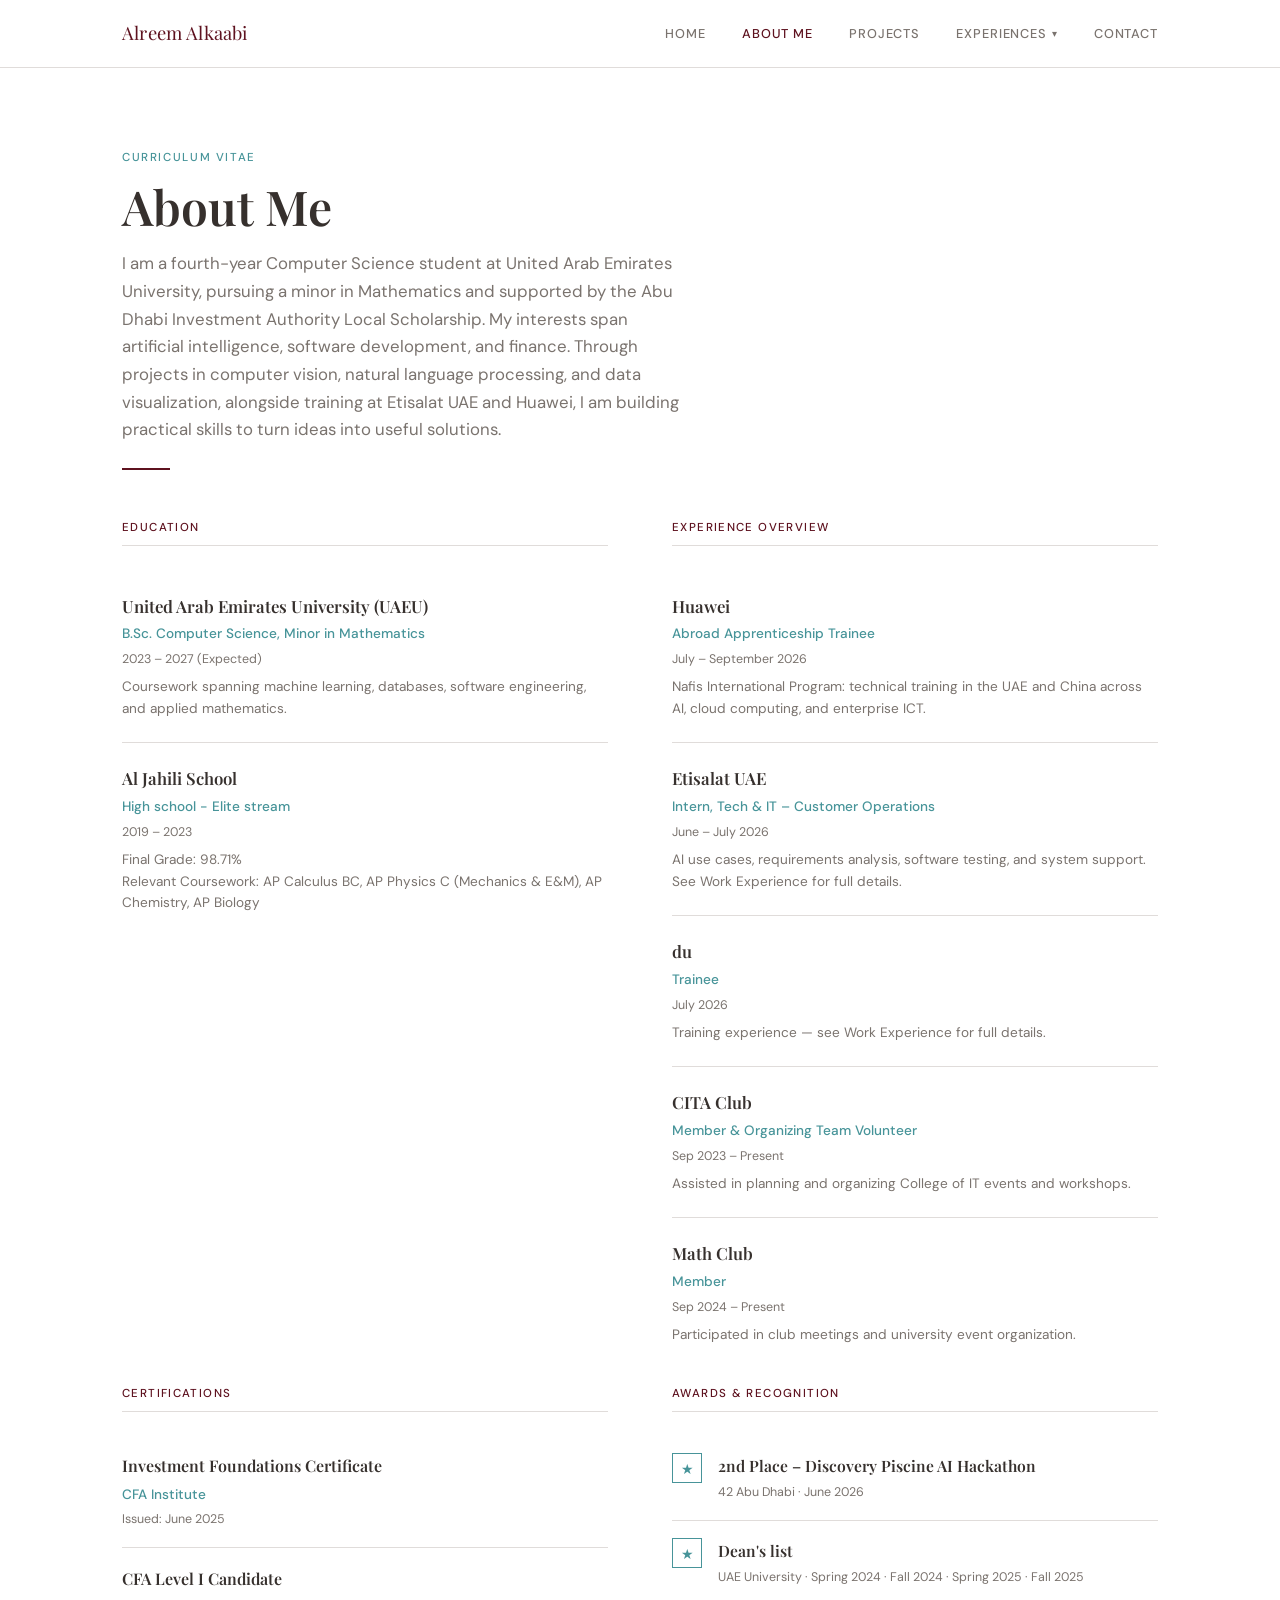
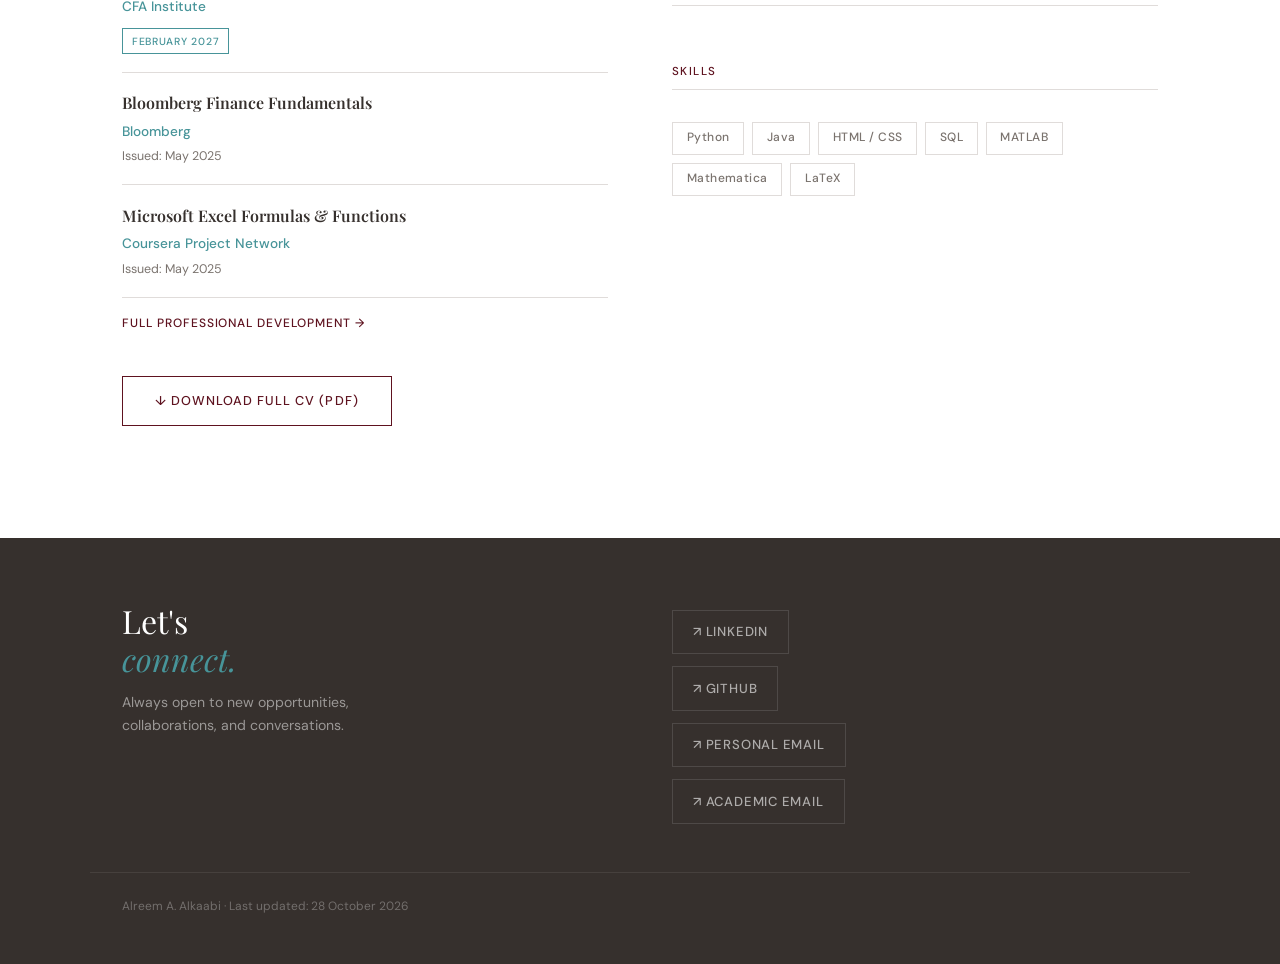
==== about.html @ 178f1bc7 "Update portfolio content and organize images and documents" ====
<!DOCTYPE html>
<html lang="en">
<head>
<meta charset="UTF-8">
<meta name="viewport" content="width=device-width, initial-scale=1.0">
<title>About Me — Alreem Alkaabi</title>
<meta name="description" content="About Alreem Alkaabi: education, work experience overview, certifications, and awards. CV of a Computer Science student at UAE University.">
<meta name="robots" content="noindex, nofollow">
<link rel="stylesheet" href="styles.css">
</head>
<body>

<nav>
  <div class="nav-inner">
    <a href="index.html" class="nav-logo">Alreem Alkaabi</a>
    <ul class="nav-links">
      <li><a href="index.html">Home</a></li>
      <li><a href="about.html" class="current">About Me</a></li>
      <li><a href="projects.html">Projects</a></li>
      <li class="has-dropdown" tabindex="0">
        <button class="nav-drop-trigger">Experiences <span class="nav-caret">▾</span></button>
        <div class="nav-dropdown">
          <a href="work-experience.html">Work Experience</a>
          <a href="extracurricular.html">Extracurricular Activities</a>
          <a href="professional-development.html">Professional Development</a>
        </div>
      </li>
      <li><a href="about.html#contact">Contact</a></li>
    </ul>
    <button class="nav-toggle" id="navToggle" aria-label="Menu"><span></span><span></span><span></span></button>
  </div>
</nav>

<div class="nav-mobile" id="navMobile">
  <a href="index.html">Home</a>
  <a href="about.html">About Me</a>
  <a href="projects.html">Projects</a>
  <div class="nav-mobile-label">Experiences</div>
  <div class="nav-mobile-sub">
    <a href="work-experience.html">Work Experience</a>
    <a href="extracurricular.html">Extracurricular Activities</a>
    <a href="professional-development.html">Professional Development</a>
  </div>
  <a href="about.html#contact">Contact</a>
</div>

<section class="page-hero">
  <div class="container">
    <p class="section-label fade-in">Curriculum Vitae</p>
    <h2 class="section-title fade-in">About Me</h2>
    <p class="section-subtitle fade-in">
      I am a fourth-year Computer Science student at United Arab Emirates University, pursuing a minor in Mathematics
      and supported by the Abu Dhabi Investment Authority Local Scholarship. My interests span artificial intelligence,
      software development, and finance. Through projects in computer vision, natural language processing, and data
      visualization, alongside training at Etisalat UAE and Huawei, I am building practical skills to turn ideas into useful solutions.
    </p>
    <div class="divider fade-in"></div>

    <div class="cv-grid">
      <div class="fade-in">
        <p class="cv-group-title">Education</p>

        <div class="edu-item">
          <div class="edu-school">United Arab Emirates University (UAEU)</div>
          <div class="edu-degree">B.Sc. Computer Science, Minor in Mathematics</div>
          <div class="edu-date">2023 – 2027 (Expected)</div>
          <div class="edu-detail">Coursework spanning machine learning, databases, software engineering, and applied mathematics.</div>
        </div>

        <div class="edu-item">
          <div class="edu-school">Al Jahili School</div>
          <div class="edu-degree">High school - Elite stream</div>
          <div class="edu-date">2019 – 2023</div>
          <div class="edu-detail">Final Grade: 98.71% </div>
          <div class="edu-detail">
            Relevant Coursework: AP Calculus BC, AP Physics C (Mechanics & E&M), AP Chemistry, AP Biology
          </div>
        </div>
      </div>

      <div class="fade-in">
        <p class="cv-group-title">Experience Overview</p>

        <div class="exp-item-sm">
          <div class="exp-org-sm">Huawei</div>
          <div class="exp-role-sm">Abroad Apprenticeship Trainee</div>
          <div class="exp-date-sm">July – September 2026</div>
          <div class="exp-detail-sm">Nafis International Program: technical training in the UAE and China across AI, cloud computing, and enterprise ICT.</div>
        </div>

        <div class="exp-item-sm">
          <div class="exp-org-sm">Etisalat UAE</div>
          <div class="exp-role-sm">Intern, Tech &amp; IT – Customer Operations</div>
          <div class="exp-date-sm">June – July 2026</div>
          <div class="exp-detail-sm">AI use cases, requirements analysis, software testing, and system support. See Work Experience for full details.</div>
        </div>

        <div class="exp-item-sm">
          <div class="exp-org-sm">du</div>
          <div class="exp-role-sm">Trainee</div>
          <div class="exp-date-sm">July 2026</div>
          <div class="exp-detail-sm">Training experience — see Work Experience for full details.</div>
        </div>

        <div class="exp-item-sm">
          <div class="exp-org-sm">CITA Club</div>
          <div class="exp-role-sm">Member & Organizing Team Volunteer</div>
          <div class="exp-date-sm">Sep 2023 – Present</div>
          <div class="exp-detail-sm">Assisted in planning and organizing College of IT events and workshops.</div>
        </div>

        <div class="exp-item-sm">
          <div class="exp-org-sm">Math Club</div>
          <div class="exp-role-sm">Member</div>
          <div class="exp-date-sm">Sep 2024 – Present</div>
          <div class="exp-detail-sm">Participated in club meetings and university event organization.</div>
        </div>
      </div>
    </div>

    <div class="cv-grid" style="margin-top: 1rem;">
      <div class="fade-in">
        <p class="cv-group-title">Certifications</p>

        <div class="cert-item">
          <div class="cert-name">Investment Foundations Certificate</div>
          <div class="cert-issuer">CFA Institute</div>
          <div class="cert-date">Issued: June 2025</div>
        </div>

        <div class="cert-item">
          <div class="cert-name">CFA Level I Candidate</div>
          <div class="cert-issuer">CFA Institute</div>
          <span class="cert-status">February 2027</span>
        </div>

        <div class="cert-item">
          <div class="cert-name">Bloomberg Finance Fundamentals</div>
          <div class="cert-issuer">Bloomberg</div>
          <div class="cert-date">Issued: May 2025</div>
        </div>

        <div class="cert-item">
          <div class="cert-name">Microsoft Excel Formulas & Functions</div>
          <div class="cert-issuer">Coursera Project Network</div>
          <div class="cert-date">Issued: May 2025</div>
        </div>

<a href="professional-development.html" class="project-link" style="margin-top: 1rem; display: inline-flex;">Full Professional Development →</a>
      </div>

      <div class="fade-in">
        <p class="cv-group-title">Awards & Recognition</p>

        <div class="award-item">
          <div class="award-mark">★</div>
          <div>
            <div class="award-name">2nd Place – Discovery Piscine AI Hackathon</div>
            <div class="award-meta">42 Abu Dhabi · June 2026</div>
          </div>
        </div>
        <div class="award-item">
          <div class="award-mark">★</div>
          <div>
            <div class="award-name">Dean's list</div>
            <div class="award-meta">UAE University · Spring 2024 · Fall 2024 · Spring 2025 · Fall 2025 </div>
          </div>
        </div>


        <div class="skills-block">
          <p class="cv-group-title">Skills</p>
          <div class="skills-row">
            <span class="skill-tag">Python</span>
            <span class="skill-tag">Java</span>
            <span class="skill-tag">HTML / CSS</span>
            <span class="skill-tag">SQL</span>
            <span class="skill-tag">MATLAB</span>
            <span class="skill-tag">Mathematica</span>
            <span class="skill-tag">LaTeX</span>
          </div>
        </div>
      </div>
    </div>

    <a href="docs/Alreem%20Alkaabi%20cv.pdf" class="cv-download fade-in" download>↓ Download Full CV (PDF)</a>
  </div>
</section>

<footer id="contact">
  <div class="footer-inner">
    <div class="footer-left">
      <h2>Let's<br><em>connect.</em></h2>
      <p>Always open to new opportunities, collaborations, and conversations.</p>
    </div>
    <div class="footer-links">
      <a class="footer-link" href="https://www.linkedin.com/in/alreem-alkaabi-2a18521ba/" target="_blank" rel="noopener">↗ LinkedIn</a>
      <a class="footer-link" href="https://github.com/AlreemA" target="_blank" rel="noopener">↗ GitHub</a>
      <a class="footer-link" href="mailto:alreemalkaabi5@gmail.com">↗ Personal Email</a>
      <a class="footer-link" href="mailto:202307361@uaeu.ac.ae">↗ Academic Email</a>
    </div>
  </div>
  <div class="footer-bottom">Alreem A. Alkaabi · Last updated: 28 October 2026</div>
</footer>

<script src="script.js"></script>
</body>
</html>
---- styles.css ----
@import url('https://fonts.googleapis.com/css2?family=Playfair+Display:ital,wght@0,400;0,600;1,400&family=DM+Sans:wght@300;400;500&display=swap');

:root {
  --burgundy:   #5e121f;
  --burgundy-light: #7a1828;
  --ivory:      #e9e9e9;
  --aquamarine: #479499;
  --ebony:      #36302d;
  --white:      #ffffff;
  --text-main:  #36302d;
  --text-muted: #7a736e;
  --border:     #e0dcda;
  --nav-height: 68px;

  --font-display: 'Playfair Display', Georgia, serif;
  --font-body:    'DM Sans', sans-serif;
}

*, *::before, *::after { box-sizing: border-box; margin: 0; padding: 0; }
html { scroll-behavior: smooth; }
body {
  font-family: var(--font-body);
  color: var(--text-main);
  background: var(--white);
  font-size: 16px;
  line-height: 1.65;
  -webkit-font-smoothing: antialiased;
}
a { color: inherit; text-decoration: none; }
img { max-width: 100%; display: block; }

/* ---------- NAV ---------- */
nav {
  position: fixed;
  top: 0; left: 0; right: 0;
  z-index: 100;
  height: var(--nav-height);
  background: rgba(255,255,255,0.96);
  backdrop-filter: blur(8px);
  border-bottom: 1px solid var(--border);
  display: flex;
  align-items: center;
}
.nav-inner {
  max-width: 1100px;
  margin: 0 auto;
  padding: 0 2rem;
  width: 100%;
  display: flex;
  justify-content: space-between;
  align-items: center;
}
.nav-logo {
  font-family: var(--font-display);
  font-size: 1.15rem;
  color: var(--burgundy);
  letter-spacing: 0.01em;
}
.nav-links {
  display: flex;
  gap: 2.25rem;
  list-style: none;
  align-items: center;
}
.nav-links > li { position: relative; }
.nav-links a, .nav-drop-trigger {
  font-size: 0.8rem;
  font-weight: 500;
  letter-spacing: 0.07em;
  text-transform: uppercase;
  color: var(--text-muted);
  position: relative;
  transition: color 0.2s;
  cursor: pointer;
  background: none;
  border: none;
  font-family: var(--font-body);
  display: inline-flex;
  align-items: center;
  gap: 0.3rem;
}
.nav-links a::after {
  content: '';
  position: absolute;
  bottom: -22px; left: 0;
  width: 0; height: 1px;
  background: var(--burgundy);
  transition: width 0.25s ease;
}
.nav-links a:hover { color: var(--burgundy); }
.nav-links a:hover::after { width: 100%; }
.nav-links a.current { color: var(--burgundy); }

.nav-drop-trigger:hover { color: var(--burgundy); }
.nav-caret { font-size: 0.6rem; transition: transform 0.2s; }
.nav-dropdown {
  position: absolute;
  top: 28px; left: 50%;
  transform: translateX(-50%);
  background: var(--white);
  border: 1px solid var(--border);
  box-shadow: 0 14px 32px rgba(54,48,45,0.1);
  min-width: 210px;
  padding: 0.5rem 0;
  opacity: 0;
  visibility: hidden;
  transform-origin: top center;
  transition: opacity 0.2s, visibility 0.2s, transform 0.2s;
}
li.has-dropdown:hover .nav-dropdown,
li.has-dropdown:focus-within .nav-dropdown {
  opacity: 1;
  visibility: visible;
}
.nav-dropdown a {
  display: block;
  padding: 0.6rem 1.25rem;
  font-size: 0.76rem;
  letter-spacing: 0.05em;
  color: var(--text-muted);
}
.nav-dropdown a::after { display: none; }
.nav-dropdown a:hover { background: var(--ivory); color: var(--burgundy); }

.nav-toggle { display: none; background: none; border: none; cursor: pointer; padding: 4px; }
.nav-toggle span {
  display: block; width: 22px; height: 1.5px;
  background: var(--ebony); margin: 5px 0;
  transition: transform 0.3s, opacity 0.3s;
}
.nav-toggle.open span:nth-child(1) { transform: translateY(6.5px) rotate(45deg); }
.nav-toggle.open span:nth-child(2) { opacity: 0; }
.nav-toggle.open span:nth-child(3) { transform: translateY(-6.5px) rotate(-45deg); }

.nav-mobile {
  display: none;
  position: fixed;
  top: var(--nav-height); left: 0; right: 0;
  background: var(--white);
  border-bottom: 1px solid var(--border);
  padding: 1.5rem 2rem 2rem;
  z-index: 99;
  max-height: calc(100vh - var(--nav-height));
  overflow-y: auto;
}
.nav-mobile.open { display: block; }
.nav-mobile a {
  display: block;
  padding: 0.6rem 0;
  font-size: 0.9rem;
  font-weight: 500;
  color: var(--text-muted);
  border-bottom: 1px solid var(--border);
}
.nav-mobile .nav-mobile-sub a {
  padding-left: 1rem;
  font-size: 0.82rem;
}
.nav-mobile .nav-mobile-label {
  padding: 0.6rem 0 0.3rem;
  font-size: 0.7rem;
  letter-spacing: 0.1em;
  text-transform: uppercase;
  color: var(--aquamarine);
  font-weight: 500;
}

/* ---------- LAYOUT ---------- */
.container {
  max-width: 1100px;
  margin: 0 auto;
  padding: 0 2rem;
}
section { padding: 7rem 0 5rem; }
.page-hero { padding-top: calc(var(--nav-height) + 5rem); padding-bottom: 4rem; }

.section-label {
  font-size: 0.72rem;
  font-weight: 500;
  letter-spacing: 0.14em;
  text-transform: uppercase;
  color: var(--aquamarine);
  margin-bottom: 0.75rem;
}
.section-title {
  font-family: var(--font-display);
  font-size: clamp(2rem, 4vw, 3rem);
  font-weight: 600;
  color: var(--ebony);
  line-height: 1.15;
  margin-bottom: 1rem;
}
.section-subtitle {
  color: var(--text-muted);
  font-size: 1.05rem;
  max-width: 560px;
}
.divider { width: 48px; height: 2px; background: var(--burgundy); margin: 1.5rem 0 3rem; }

/* ---------- BREADCRUMB / BACK LINK ---------- */
.back-link {
  display: inline-flex;
  align-items: center;
  gap: 0.5rem;
  font-size: 0.78rem;
  font-weight: 500;
  letter-spacing: 0.06em;
  text-transform: uppercase;
  color: var(--text-muted);
  margin-bottom: 2rem;
  transition: color 0.2s, gap 0.2s;
}
.back-link:hover { color: var(--burgundy); gap: 0.75rem; }

/* ---------- HERO (home) ---------- */
#home { padding-top: calc(var(--nav-height) + 6rem); padding-bottom: 6rem; background: var(--white); }
.hero-grid { display: grid; grid-template-columns: 1fr 1fr; gap: 5rem; align-items: center; }
.hero-eyebrow { font-size: 0.75rem; letter-spacing: 0.16em; text-transform: uppercase; color: var(--aquamarine); font-weight: 500; margin-bottom: 1.25rem; }
.hero-name { font-family: var(--font-display); font-size: clamp(2.4rem, 5vw, 4rem); font-weight: 600; color: var(--ebony); line-height: 1.1; margin-bottom: 1.25rem; }
.hero-name em { font-style: italic; color: var(--burgundy); }
.hero-desc { color: var(--text-muted); font-size: 1.05rem; line-height: 1.7; max-width: 440px; margin-bottom: 2.5rem; }
.hero-cta-row { display: flex; gap: 1rem; flex-wrap: wrap; }
.hero-cta {
  display: inline-block; padding: 0.75rem 2rem; background: var(--burgundy); color: var(--white);
  font-size: 0.82rem; font-weight: 500; letter-spacing: 0.08em; text-transform: uppercase;
  transition: background 0.2s, transform 0.2s;
}
.hero-cta:hover { background: var(--burgundy-light); transform: translateY(-1px); }
.hero-cta.outline { background: transparent; color: var(--burgundy); border: 1px solid var(--burgundy); }
.hero-cta.outline:hover { background: var(--burgundy); color: var(--white); }

.hero-visual { display: flex; justify-content: center; align-items: center; }
.hero-photo-wrap { width: 280px; height: 320px; position: relative; }
.hero-photo-wrap::before {
  content: ''; position: absolute; top: 12px; left: 12px; width: 100%; height: 100%;
  border: 1.5px solid var(--aquamarine); z-index: 0;
}
.hero-photo-box {
  position: relative; z-index: 1; width: 100%; height: 100%; background: var(--ivory);
  display: flex; align-items: center; justify-content: center; overflow: hidden;
}
.hero-initials { font-family: var(--font-display); font-size: 5rem; font-weight: 400; color: var(--burgundy); opacity: 0.25; letter-spacing: -0.02em; }
.hero-photo-box img { width: 100%; height: 100%; object-fit: cover; }

.skills-row { display: flex; flex-wrap: wrap; gap: 0.5rem; margin-top: 2rem; }
.skill-tag { font-size: 0.75rem; font-weight: 500; letter-spacing: 0.04em; padding: 0.35rem 0.85rem; border: 1px solid var(--border); color: var(--text-muted); background: var(--white); }

/* quote/value block */
.quote-block {
  margin-top: 5rem;
  padding: 3rem 0;
  border-top: 1px solid var(--border);
  border-bottom: 1px solid var(--border);
}
.quote-block blockquote {
  font-family: var(--font-display);
  font-style: italic;
  font-size: 1.3rem;
  color: var(--ebony);
  max-width: 700px;
  line-height: 1.55;
  margin-bottom: 1rem;
}
.quote-block cite {
  font-size: 0.8rem;
  font-style: normal;
  letter-spacing: 0.06em;
  text-transform: uppercase;
  color: var(--aquamarine);
  font-weight: 500;
}

/* home preview cards linking to sub pages */
.preview-grid {
  display: grid;
  grid-template-columns: repeat(auto-fill, minmax(230px, 1fr));
  gap: 1.5px;
  background: var(--border);
  margin-top: 1rem;
}
.preview-card {
  background: var(--white);
  padding: 2.25rem 1.75rem;
  transition: background 0.2s, transform 0.2s;
}
.preview-card:hover { background: var(--ivory); }
.preview-num { font-family: var(--font-display); font-size: 0.8rem; color: var(--aquamarine); margin-bottom: 0.9rem; }
.preview-title { font-family: var(--font-display); font-size: 1.2rem; font-weight: 600; color: var(--ebony); margin-bottom: 0.6rem; }
.preview-desc { font-size: 0.85rem; color: var(--text-muted); margin-bottom: 1.1rem; }
.preview-link { font-size: 0.74rem; font-weight: 500; letter-spacing: 0.07em; text-transform: uppercase; color: var(--burgundy); display: inline-flex; gap: 0.4rem; transition: gap 0.2s; }
.preview-card:hover .preview-link { gap: 0.7rem; }

/* ---------- ALT SECTION BG ---------- */
.bg-ivory { background: var(--ivory); }

/* ---------- ABOUT / CV PAGE ---------- */
.cv-grid { display: grid; grid-template-columns: 1fr 1fr; gap: 4rem; margin-top: 1rem; }
.cv-group-title {
  font-size: 0.72rem; font-weight: 500; letter-spacing: 0.12em; text-transform: uppercase;
  color: var(--burgundy); margin-bottom: 1.5rem; padding-bottom: 0.5rem; border-bottom: 1px solid var(--border);
}
.edu-item, .exp-item-sm { padding: 1.4rem 0; border-bottom: 1px solid var(--border); }
.edu-item:last-child, .exp-item-sm:last-child { border-bottom: none; }
.edu-school, .exp-org-sm { font-family: var(--font-display); font-size: 1.05rem; font-weight: 600; color: var(--ebony); margin-bottom: 0.2rem; }
.edu-degree, .exp-role-sm { font-size: 0.85rem; color: var(--aquamarine); font-weight: 500; margin-bottom: 0.2rem; }
.edu-date, .exp-date-sm { font-size: 0.78rem; color: var(--text-muted); margin-bottom: 0.4rem; }
.edu-detail, .exp-detail-sm { font-size: 0.85rem; color: var(--text-muted); line-height: 1.6; }

.cert-item { padding: 1.1rem 0; border-bottom: 1px solid var(--border); }
.cert-item:last-child { border-bottom: none; }
.cert-name { font-family: var(--font-display); font-size: 1rem; font-weight: 600; color: var(--ebony); margin-bottom: 0.25rem; }
.cert-issuer { font-size: 0.85rem; color: var(--aquamarine); font-weight: 500; margin-bottom: 0.2rem; }
.cert-date { font-size: 0.78rem; color: var(--text-muted); }
.cert-status { display: inline-block; font-size: 0.65rem; font-weight: 500; letter-spacing: 0.07em; text-transform: uppercase; padding: 0.2rem 0.55rem; border: 1px solid var(--aquamarine); color: var(--aquamarine); margin-top: 0.4rem; }

.award-item { display: flex; gap: 1rem; padding: 1.1rem 0; border-bottom: 1px solid var(--border); align-items: flex-start; }
.award-item:last-child { border-bottom: none; }
.award-mark { width: 30px; height: 30px; border: 1px solid var(--aquamarine); color: var(--aquamarine); flex-shrink: 0; display: flex; align-items: center; justify-content: center; font-family: var(--font-display); font-size: 0.85rem; }
.award-name { font-family: var(--font-display); font-size: 0.98rem; font-weight: 600; color: var(--ebony); margin-bottom: 0.15rem; }
.award-meta { font-size: 0.78rem; color: var(--text-muted); }

.skills-block { margin-top: 3.5rem; }

/* download cv button */
.cv-download {
  display: inline-flex; align-items: center; gap: 0.6rem;
  margin-top: 2.5rem; padding: 0.85rem 2rem;
  border: 1px solid var(--burgundy); color: var(--burgundy);
  font-size: 0.8rem; font-weight: 500; letter-spacing: 0.08em; text-transform: uppercase;
  transition: all 0.2s;
}
.cv-download:hover { background: var(--burgundy); color: var(--white); }

/* ---------- PROJECTS GRID ---------- */
.filter-row { display: flex; gap: 0.5rem; flex-wrap: wrap; margin-bottom: 3rem; }
.filter-btn {
  font-size: 0.75rem; font-weight: 500; letter-spacing: 0.07em; text-transform: uppercase;
  padding: 0.4rem 1.1rem; border: 1px solid var(--border); background: var(--white); color: var(--text-muted);
  cursor: pointer; transition: all 0.2s;
}
.filter-btn:hover, .filter-btn.active { background: var(--burgundy); border-color: var(--burgundy); color: var(--white); }

.projects-grid { display: grid; grid-template-columns: repeat(auto-fill, minmax(300px, 1fr)); gap: 1.5px; background: var(--border); }
.project-card { background: var(--white); padding: 2rem; display: flex; flex-direction: column; transition: box-shadow 0.25s, transform 0.2s, border-color 0.2s; border: 1.5px solid transparent; }
.project-card:hover { border-color: var(--aquamarine); box-shadow: 0 8px 32px rgba(71,148,153,0.08); transform: translateY(-2px); }
.project-accent { width: 32px; height: 2px; background: var(--aquamarine); margin-bottom: 1.25rem; }
.project-title { font-family: var(--font-display); font-size: 1.15rem; font-weight: 600; color: var(--ebony); margin-bottom: 0.6rem; line-height: 1.3; }
.project-desc { font-size: 0.88rem; color: var(--text-muted); line-height: 1.65; flex: 1; margin-bottom: 1.25rem; }
.project-tags { display: flex; flex-wrap: wrap; gap: 0.4rem; margin-bottom: 1.25rem; }
.project-tag { font-size: 0.68rem; font-weight: 500; letter-spacing: 0.05em; text-transform: uppercase; padding: 0.2rem 0.6rem; background: var(--ivory); color: var(--text-muted); }
.project-link { font-size: 0.75rem; font-weight: 500; letter-spacing: 0.08em; text-transform: uppercase; color: var(--burgundy); display: inline-flex; align-items: center; gap: 0.4rem; transition: gap 0.2s; }
.project-link:hover { gap: 0.7rem; }

/* ---------- ENTRY LIST PAGES (Extracurricular / Prof Dev / Work Exp) ---------- */
.entry-list { margin-top: 1rem; }
.entry-card {
  display: grid;
  grid-template-columns: 220px 1fr;
  gap: 2.5rem;
  padding: 3rem 0;
  border-bottom: 1px solid var(--border);
}
.entry-card:first-child { padding-top: 0; }
.entry-card:last-child { border-bottom: none; }
.entry-photo {
  width: 100%; aspect-ratio: 4/5; background: var(--ivory);
  display: flex; align-items: center; justify-content: center;
  position: relative; overflow: hidden;
}
.entry-photo::before {
  content: ''; position: absolute; top: 8px; left: 8px; right: -8px; bottom: -8px;
  border: 1.5px solid var(--aquamarine); z-index: -1;
}
.entry-photo img { width: 100%; height: 100%; object-fit: cover; }
.entry-photo-mark { font-family: var(--font-display); font-size: 2.5rem; color: var(--burgundy); opacity: 0.25; }

.entry-meta-row { display: flex; flex-wrap: wrap; gap: 0.6rem; margin-bottom: 0.9rem; }
.entry-pill {
  font-size: 0.68rem; font-weight: 500; letter-spacing: 0.06em; text-transform: uppercase;
  padding: 0.3rem 0.75rem; border: 1px solid var(--border); color: var(--text-muted);
}
.entry-pill.accent { border-color: var(--aquamarine); color: var(--aquamarine); }
.entry-title { font-family: var(--font-display); font-size: 1.5rem; font-weight: 600; color: var(--ebony); margin-bottom: 0.35rem; }
.entry-org { font-size: 0.92rem; color: var(--burgundy); font-weight: 500; margin-bottom: 1.1rem; }
.entry-body p { font-size: 0.92rem; color: var(--text-muted); line-height: 1.75; margin-bottom: 0.9rem; }
.entry-body p:last-child { margin-bottom: 0; }

@media (max-width: 700px) {
  .entry-card { grid-template-columns: 1fr; }
  .entry-photo { aspect-ratio: 16/9; }
}

.entry-photo.landscape {
  aspect-ratio: 16 / 10;
  width: 100%;
}

/* ---------- FOOTER ---------- */
footer { background: var(--ebony); color: var(--white); padding: 4rem 0 3rem; margin-top: 3rem; }
.footer-inner { max-width: 1100px; margin: 0 auto; padding: 0 2rem; display: grid; grid-template-columns: 1fr 1fr; gap: 4rem; align-items: start; }
.footer-left h2 { font-family: var(--font-display); font-size: 2rem; font-weight: 400; color: var(--white); margin-bottom: 0.75rem; line-height: 1.2; }
.footer-left h2 em { color: var(--aquamarine); font-style: italic; }
.footer-left p { font-size: 0.88rem; color: rgba(255,255,255,0.5); max-width: 280px; }
.footer-links { display: flex; flex-direction: column; gap: 0.75rem; padding-top: 0.5rem; }
.footer-link { display: inline-flex; align-items: center; gap: 0.75rem; font-size: 0.82rem; font-weight: 500; letter-spacing: 0.06em; text-transform: uppercase; color: rgba(255,255,255,0.6); padding: 0.65rem 1.25rem; border: 1px solid rgba(255,255,255,0.12); transition: all 0.2s; width: fit-content; }
.footer-link:hover { color: var(--white); border-color: var(--aquamarine); background: rgba(71,148,153,0.1); }
.footer-bottom { max-width: 1100px; margin: 3rem auto 0; padding: 1.5rem 2rem 0; border-top: 1px solid rgba(255,255,255,0.08); font-size: 0.75rem; color: rgba(255,255,255,0.3); }

@media (max-width: 768px) {
  .nav-links { display: none; }
  .nav-toggle { display: block; }
  .hero-grid { grid-template-columns: 1fr; gap: 3rem; }
  .hero-visual { order: -1; }
  .hero-photo-wrap { width: 200px; height: 220px; }
  .cv-grid { grid-template-columns: 1fr; gap: 2.5rem; }
  .footer-inner { grid-template-columns: 1fr; gap: 2.5rem; }
  section { padding: 5rem 0 4rem; }
}

.fade-in { opacity: 0; transform: translateY(18px); transition: opacity 0.55s ease, transform 0.55s ease; }
.fade-in.visible { opacity: 1; transform: none; }

/* Work experience descriptions and upcoming reports */
.work-entry-card { grid-template-columns: minmax(0, 1fr) 260px; align-items: start; }
.report-placeholder { padding: 1.5rem; border: 1px dashed var(--aquamarine); background: var(--ivory); }
.report-placeholder h4 { font-family: var(--font-display); color: var(--burgundy); font-size: 1.15rem; margin-bottom: 0.75rem; }
.report-placeholder p { font-size: 0.88rem; line-height: 1.65; color: var(--text-muted); }
@media (max-width: 700px) {
  .work-entry-card { grid-template-columns: minmax(0, 1fr); }
}
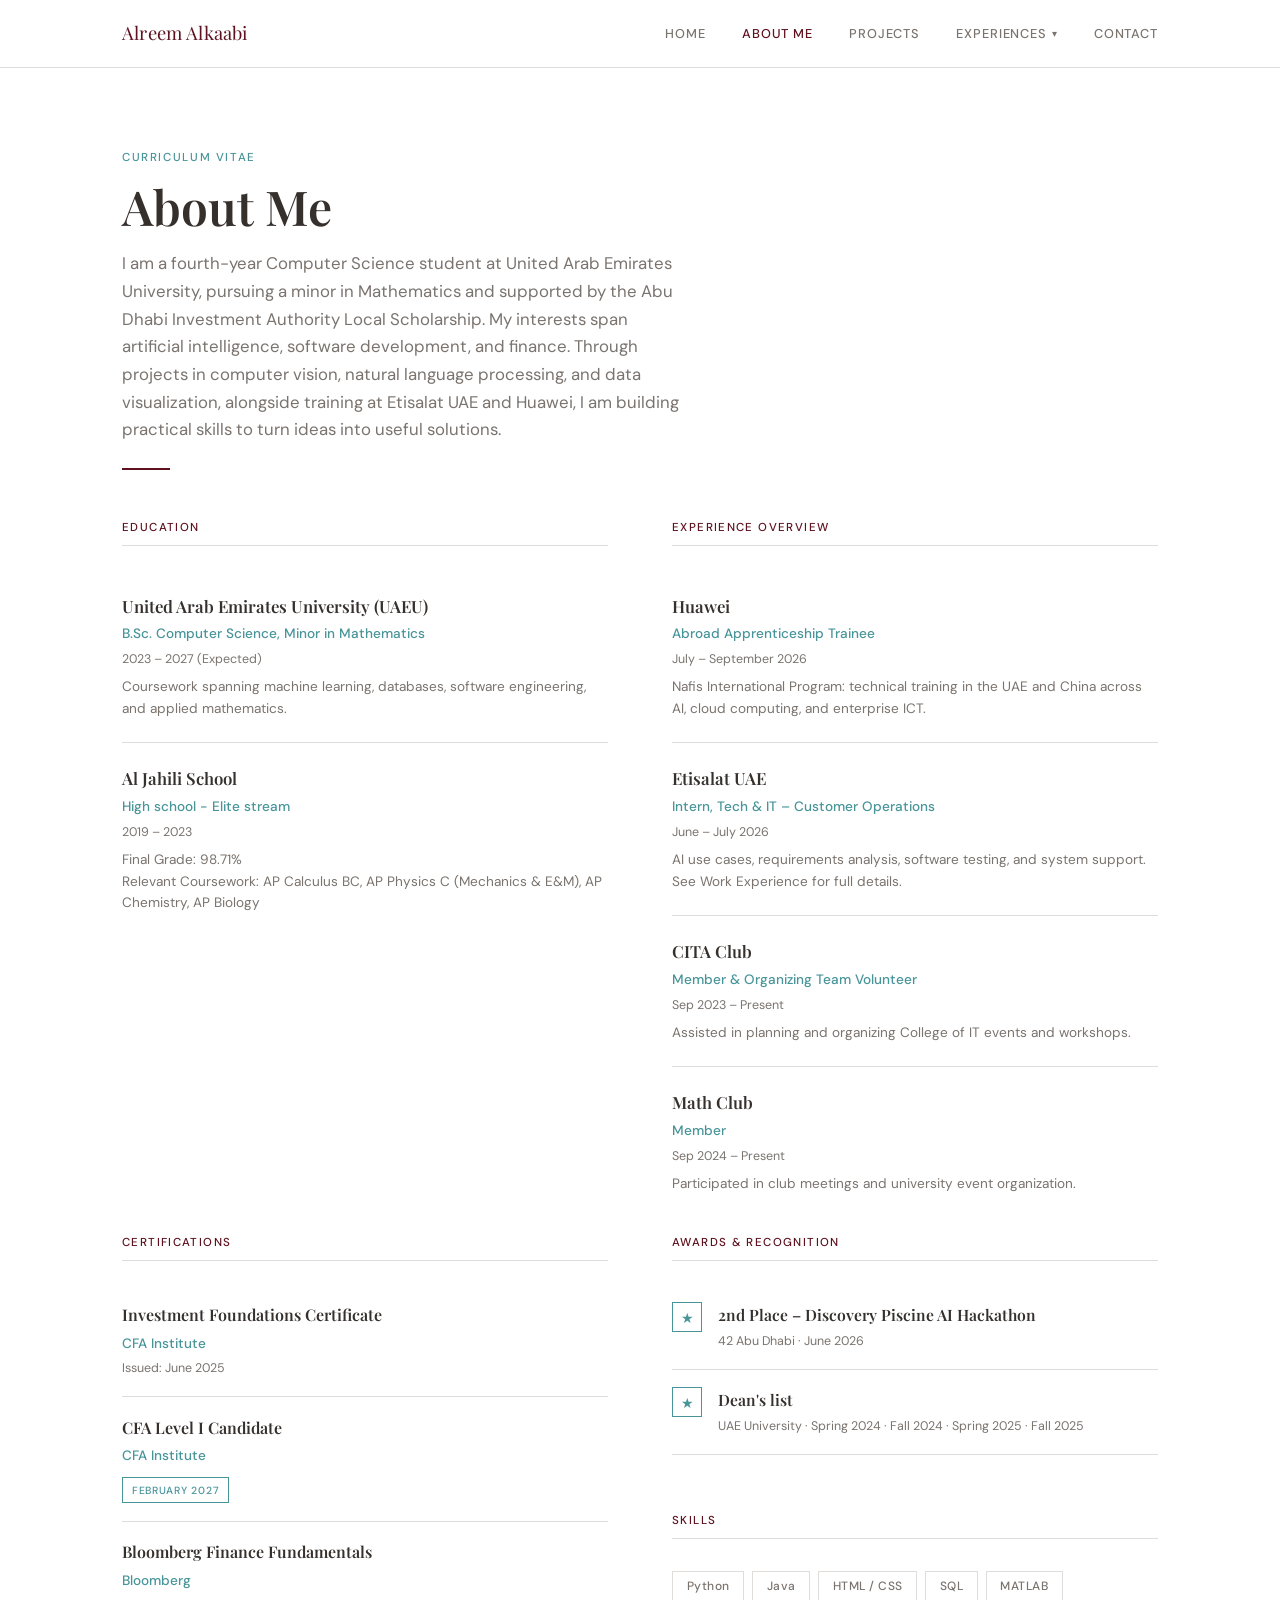
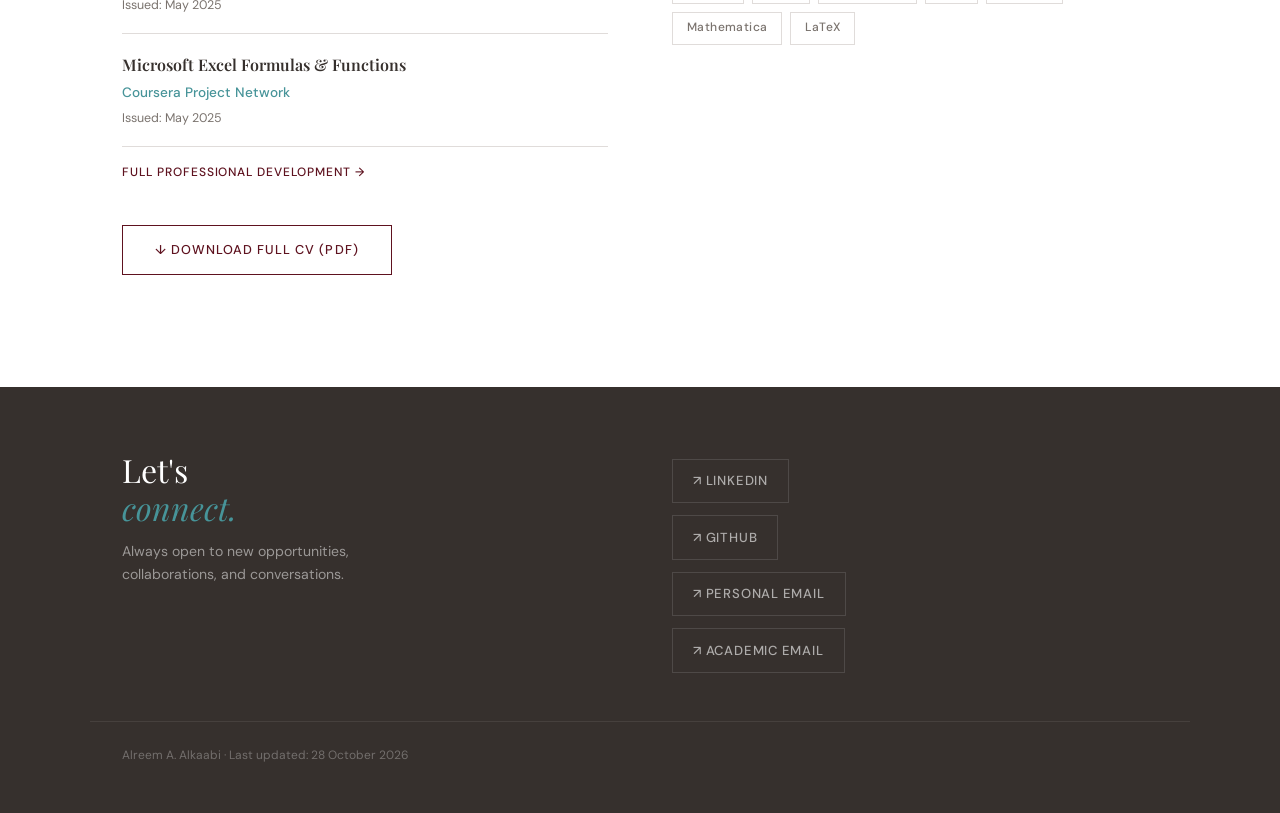
==== commit 1bec4503: "Remove du experience and place reports below descriptions" ====
--- a/about.html
+++ b/about.html
@@ -96,13 +96,6 @@
         </div>
 
         <div class="exp-item-sm">
-          <div class="exp-org-sm">du</div>
-          <div class="exp-role-sm">Trainee</div>
-          <div class="exp-date-sm">July 2026</div>
-          <div class="exp-detail-sm">Training experience — see Work Experience for full details.</div>
-        </div>
-
-        <div class="exp-item-sm">
           <div class="exp-org-sm">CITA Club</div>
           <div class="exp-role-sm">Member & Organizing Team Volunteer</div>
           <div class="exp-date-sm">Sep 2023 – Present</div>
--- a/styles.css
+++ b/styles.css
@@ -421,10 +421,7 @@
 .fade-in.visible { opacity: 1; transform: none; }
 
 /* Work experience descriptions and upcoming reports */
-.work-entry-card { grid-template-columns: minmax(0, 1fr) 260px; align-items: start; }
+.work-entry-card { grid-template-columns: minmax(0, 1fr); gap: 1.5rem; }
 .report-placeholder { padding: 1.5rem; border: 1px dashed var(--aquamarine); background: var(--ivory); }
 .report-placeholder h4 { font-family: var(--font-display); color: var(--burgundy); font-size: 1.15rem; margin-bottom: 0.75rem; }
 .report-placeholder p { font-size: 0.88rem; line-height: 1.65; color: var(--text-muted); }
-@media (max-width: 700px) {
-  .work-entry-card { grid-template-columns: minmax(0, 1fr); }
-}
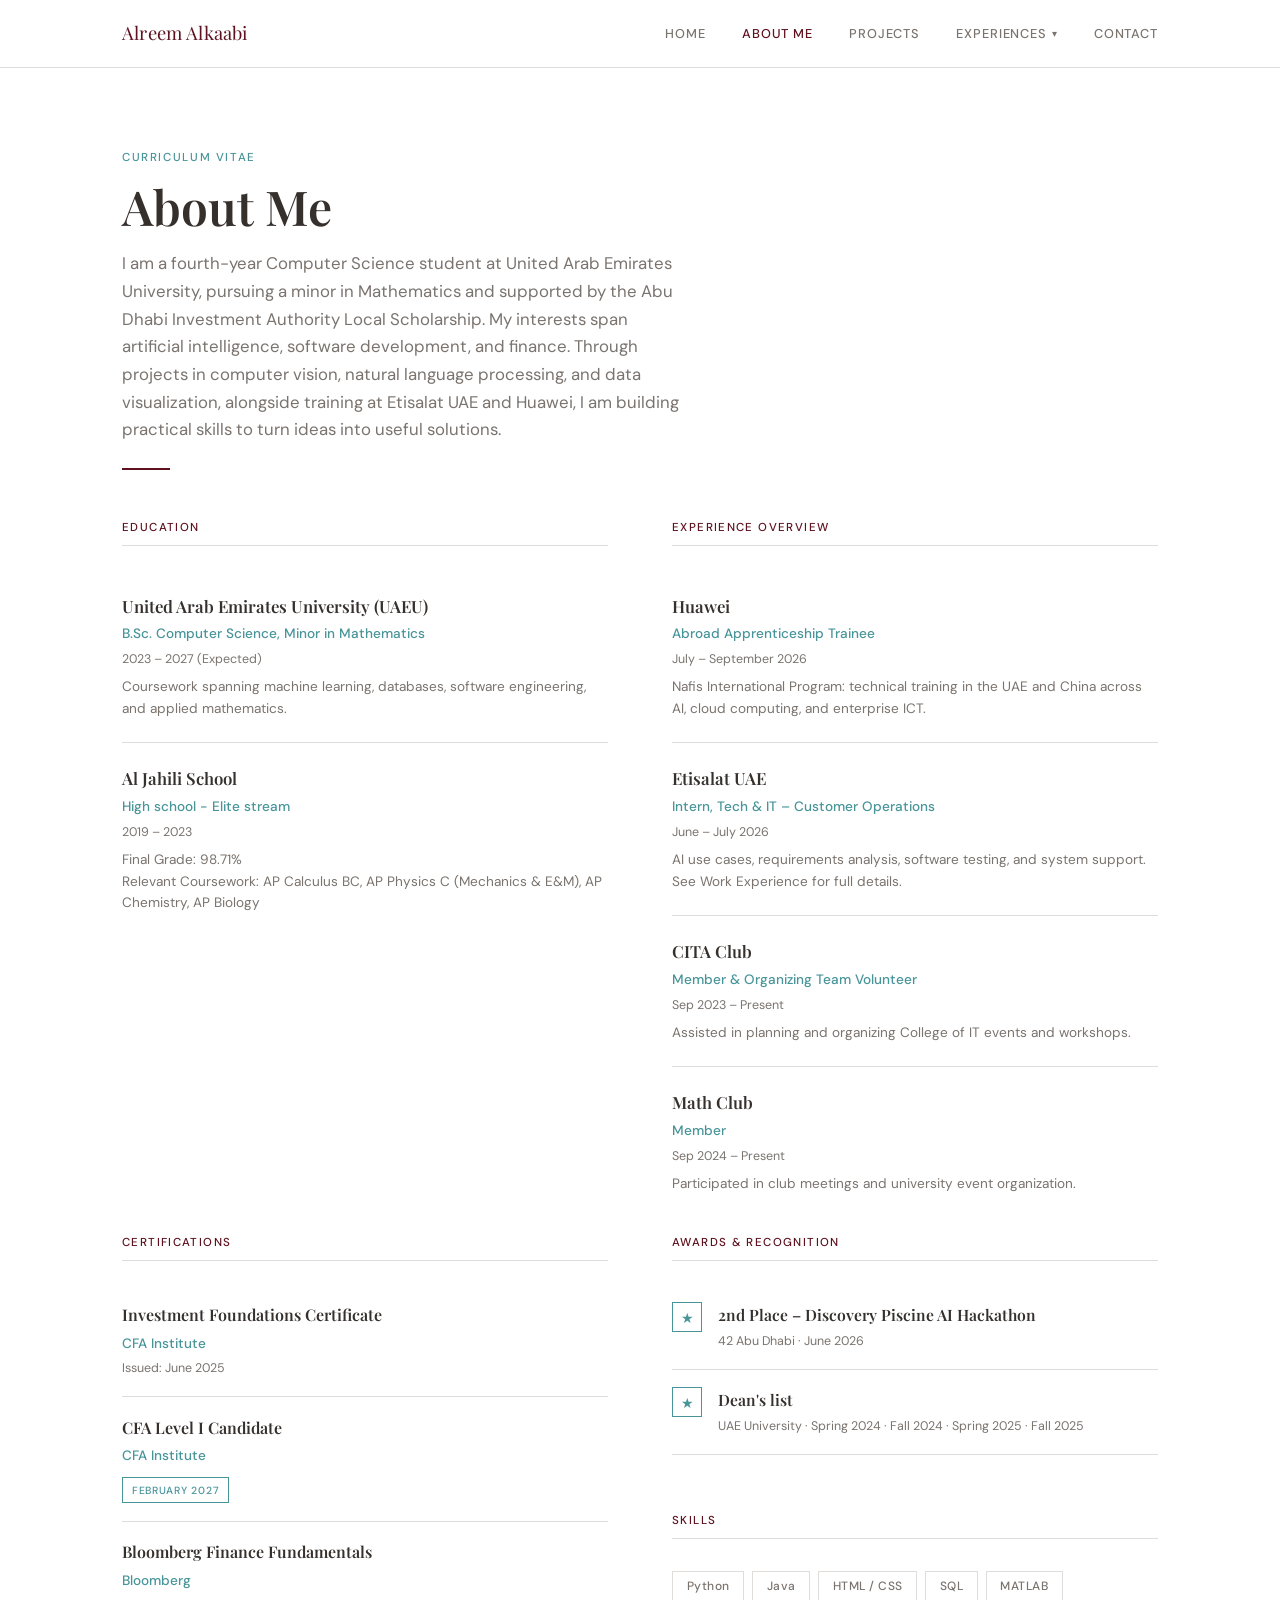
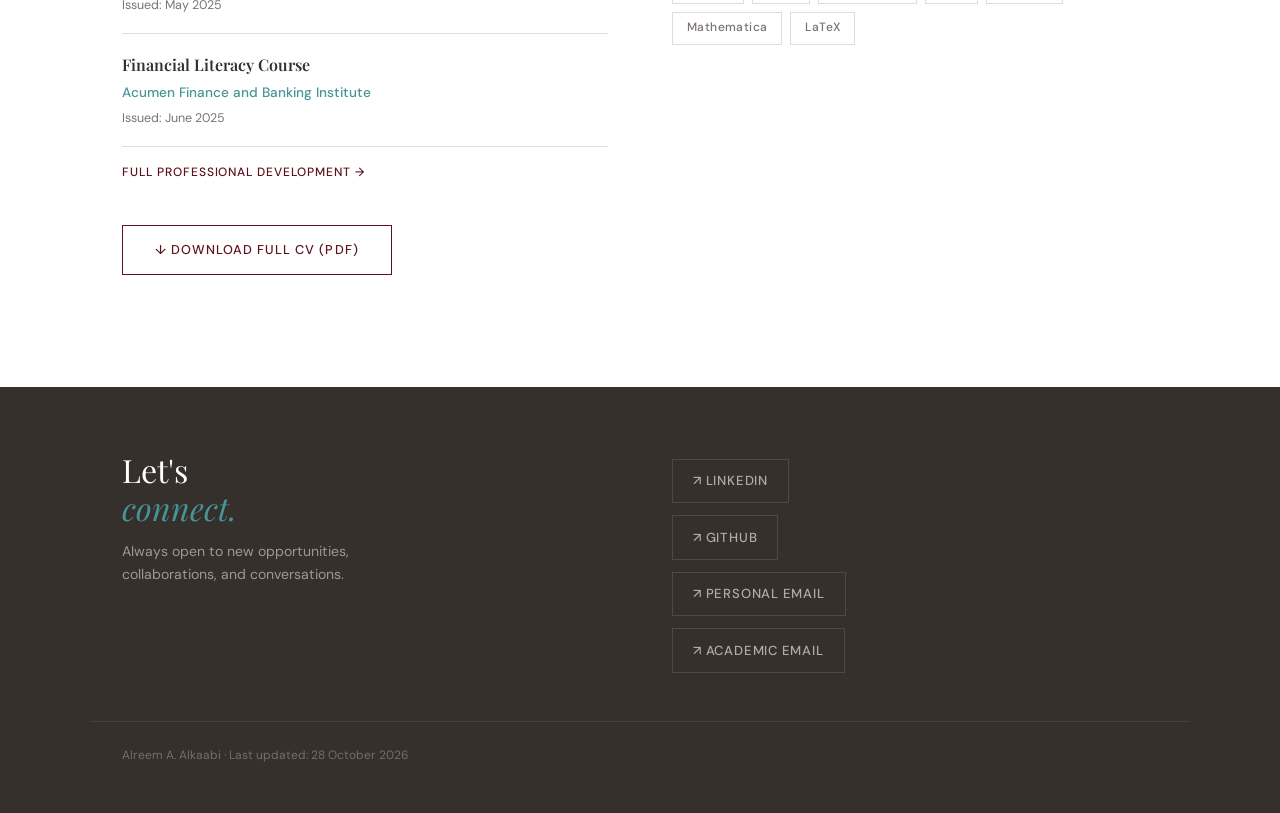
==== commit 77cb1f9a: "Replace Excel certification with Financial Literacy on About page" ====
--- a/about.html
+++ b/about.html
@@ -6,7 +6,7 @@
 <title>About Me — Alreem Alkaabi</title>
 <meta name="description" content="About Alreem Alkaabi: education, work experience overview, certifications, and awards. CV of a Computer Science student at UAE University.">
 <meta name="robots" content="noindex, nofollow">
-<link rel="stylesheet" href="styles.css">
+<link rel="stylesheet" href="styles.css?v=20261028-3">
 </head>
 <body>
 
@@ -134,9 +134,9 @@
         </div>
 
         <div class="cert-item">
-          <div class="cert-name">Microsoft Excel Formulas & Functions</div>
-          <div class="cert-issuer">Coursera Project Network</div>
-          <div class="cert-date">Issued: May 2025</div>
+          <div class="cert-name">Financial Literacy Course</div>
+          <div class="cert-issuer">Acumen Finance and Banking Institute</div>
+          <div class="cert-date">Issued: June 2025</div>
         </div>
 
 <a href="professional-development.html" class="project-link" style="margin-top: 1rem; display: inline-flex;">Full Professional Development →</a>
--- a/styles.css
+++ b/styles.css
@@ -421,7 +421,10 @@
 .fade-in.visible { opacity: 1; transform: none; }
 
 /* Work experience descriptions and upcoming reports */
-.work-entry-card { grid-template-columns: minmax(0, 1fr); gap: 1.5rem; }
+.work-entry-card { display: block; padding: 3rem 0; border-bottom: 1px solid var(--border); }
+.work-entry-card:first-child { padding-top: 0; }
+.work-entry-card:last-child { border-bottom: none; }
+.work-entry-card > .report-placeholder { margin-top: 1.5rem; }
 .report-placeholder { padding: 1.5rem; border: 1px dashed var(--aquamarine); background: var(--ivory); }
 .report-placeholder h4 { font-family: var(--font-display); color: var(--burgundy); font-size: 1.15rem; margin-bottom: 0.75rem; }
 .report-placeholder p { font-size: 0.88rem; line-height: 1.65; color: var(--text-muted); }
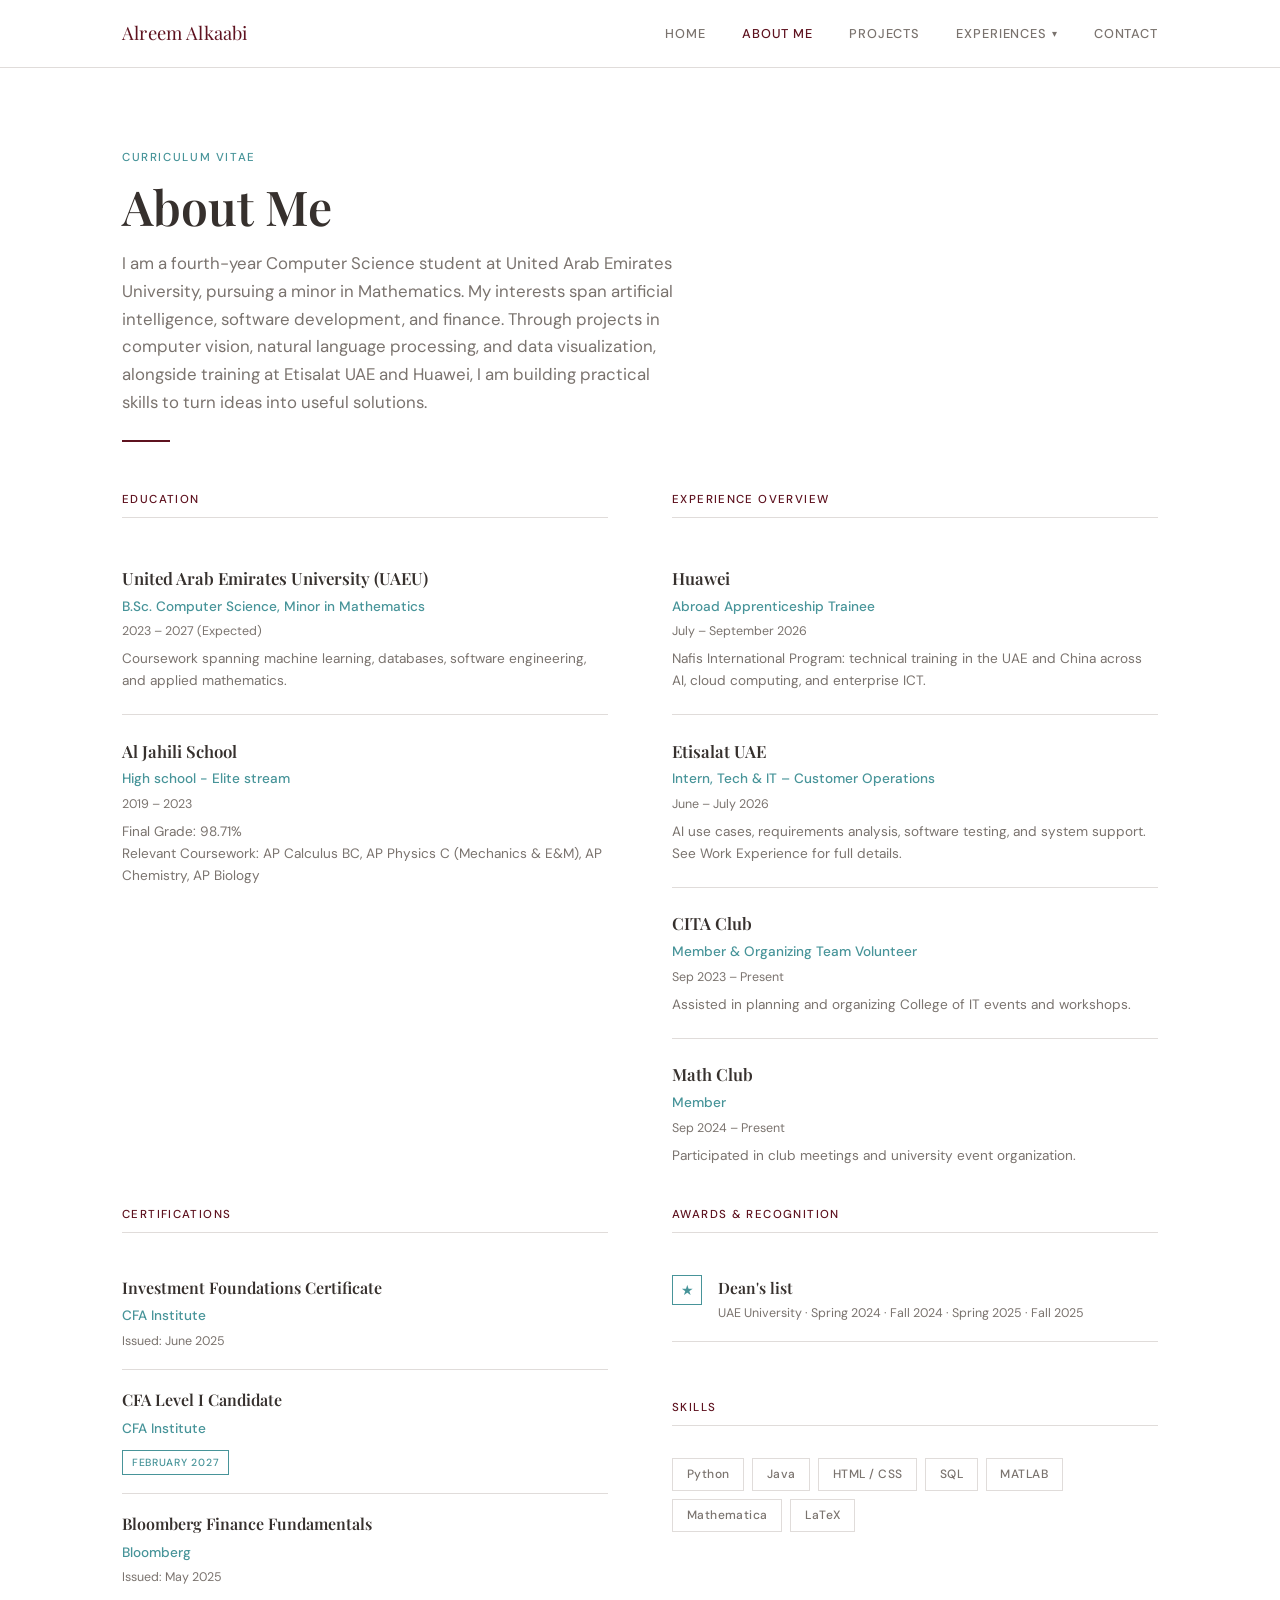
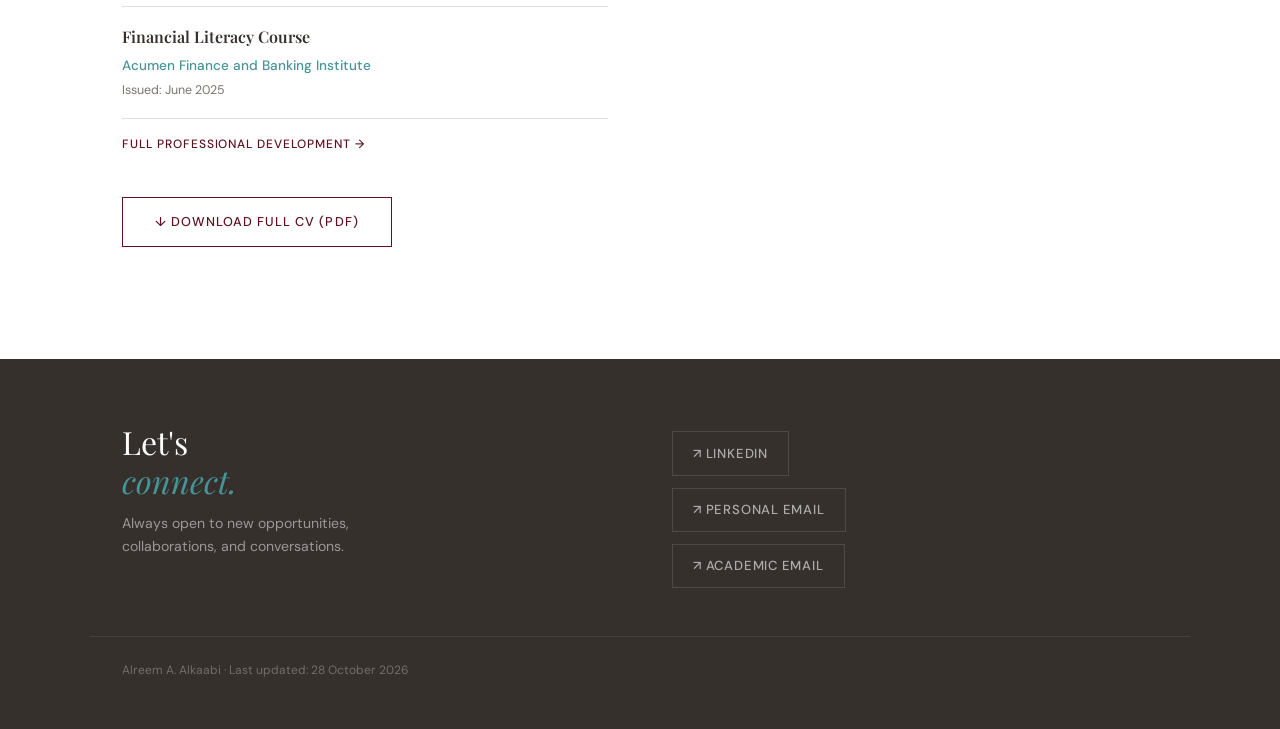
==== commit b997ee29: "Remove scholarship, HydroAI, hackathon and GitHub profile references" ====
--- a/about.html
+++ b/about.html
@@ -49,8 +49,8 @@
     <p class="section-label fade-in">Curriculum Vitae</p>
     <h2 class="section-title fade-in">About Me</h2>
     <p class="section-subtitle fade-in">
-      I am a fourth-year Computer Science student at United Arab Emirates University, pursuing a minor in Mathematics
-      and supported by the Abu Dhabi Investment Authority Local Scholarship. My interests span artificial intelligence,
+      I am a fourth-year Computer Science student at United Arab Emirates University, pursuing a minor in Mathematics.
+      My interests span artificial intelligence,
       software development, and finance. Through projects in computer vision, natural language processing, and data
       visualization, alongside training at Etisalat UAE and Huawei, I am building practical skills to turn ideas into useful solutions.
     </p>
@@ -148,13 +148,6 @@
         <div class="award-item">
           <div class="award-mark">★</div>
           <div>
-            <div class="award-name">2nd Place – Discovery Piscine AI Hackathon</div>
-            <div class="award-meta">42 Abu Dhabi · June 2026</div>
-          </div>
-        </div>
-        <div class="award-item">
-          <div class="award-mark">★</div>
-          <div>
             <div class="award-name">Dean's list</div>
             <div class="award-meta">UAE University · Spring 2024 · Fall 2024 · Spring 2025 · Fall 2025 </div>
           </div>
@@ -188,7 +181,6 @@
     </div>
     <div class="footer-links">
       <a class="footer-link" href="https://www.linkedin.com/in/alreem-alkaabi-2a18521ba/" target="_blank" rel="noopener">↗ LinkedIn</a>
-      <a class="footer-link" href="https://github.com/AlreemA" target="_blank" rel="noopener">↗ GitHub</a>
       <a class="footer-link" href="mailto:alreemalkaabi5@gmail.com">↗ Personal Email</a>
       <a class="footer-link" href="mailto:202307361@uaeu.ac.ae">↗ Academic Email</a>
     </div>
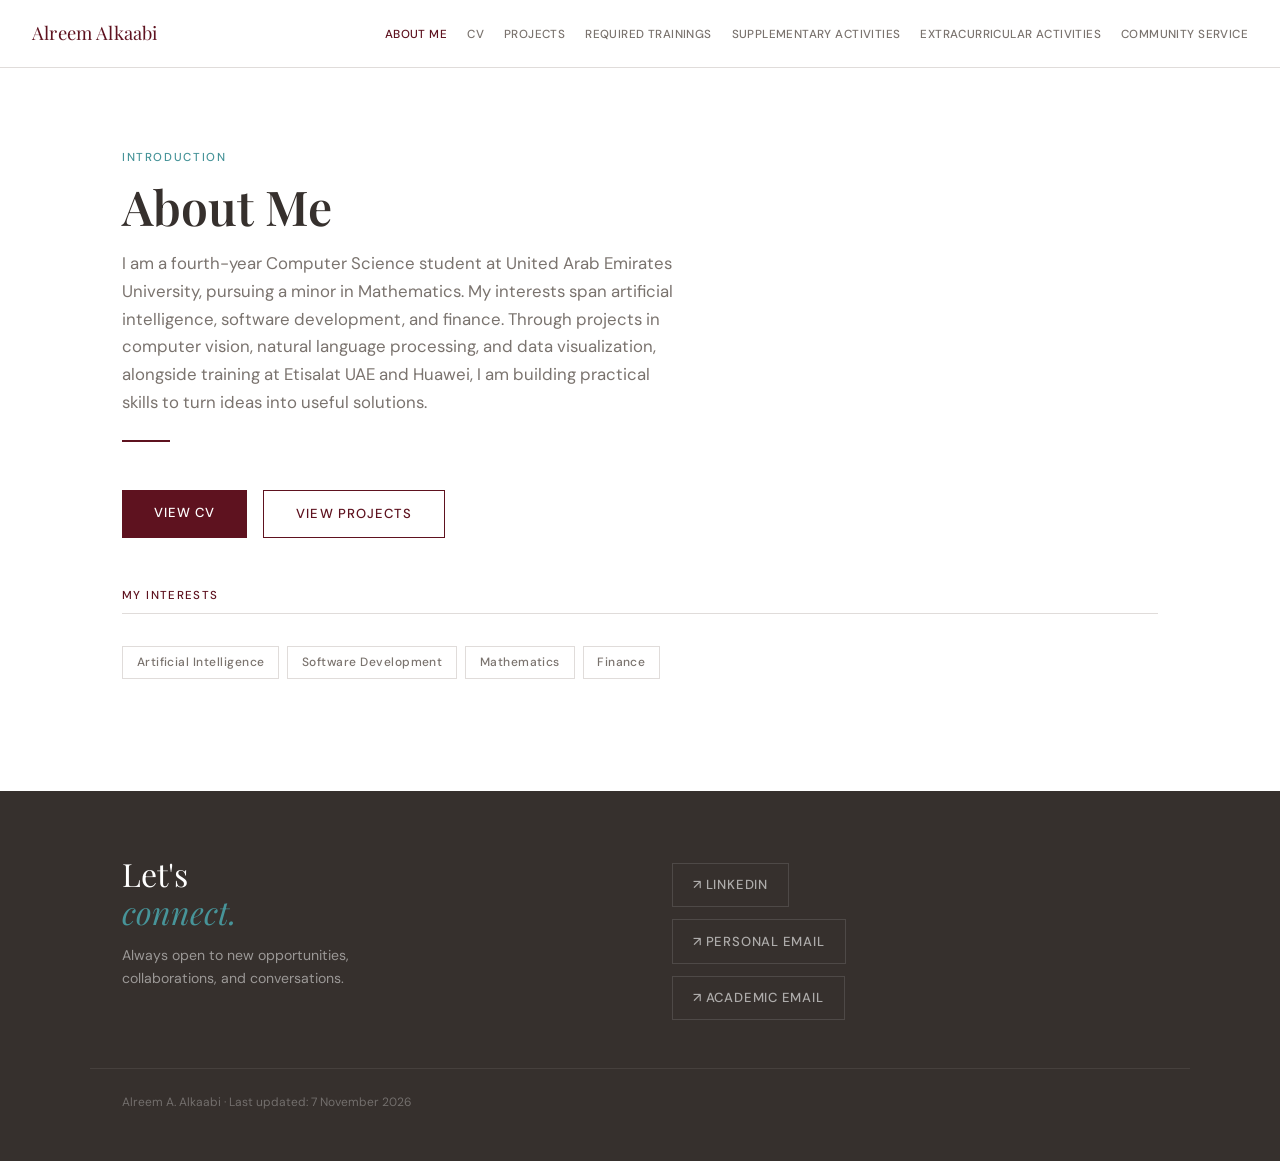
==== commit 30b2d643: "Reorganize portfolio navigation and add updated CV coursework" ====
--- a/about.html
+++ b/about.html
@@ -4,175 +4,59 @@
 <meta charset="UTF-8">
 <meta name="viewport" content="width=device-width, initial-scale=1.0">
 <title>About Me — Alreem Alkaabi</title>
-<meta name="description" content="About Alreem Alkaabi: education, work experience overview, certifications, and awards. CV of a Computer Science student at UAE University.">
+<meta name="description" content="I am a fourth-year Computer Science student at United Arab Emirates University, pursuing a minor in Mathematics.
+      My interests span artificial intelligence,
+      software development, and finance. Through projects in computer vision, natural language processing, and data
+      visualization, alongside training at Etisalat UAE and Huawei, I am building practical skills to turn ideas into useful solutions.">
 <meta name="robots" content="noindex, nofollow">
-<link rel="stylesheet" href="styles.css?v=20261028-3">
+<link rel="stylesheet" href="styles.css?v=20261107-local">
 </head>
 <body>
-
-<nav>
+<nav aria-label="Main navigation">
   <div class="nav-inner">
     <a href="index.html" class="nav-logo">Alreem Alkaabi</a>
     <ul class="nav-links">
-      <li><a href="index.html">Home</a></li>
-      <li><a href="about.html" class="current">About Me</a></li>
+      <li><a href="about.html" class="current" aria-current="page">About Me</a></li>
+      <li><a href="cv.html">CV</a></li>
       <li><a href="projects.html">Projects</a></li>
-      <li class="has-dropdown" tabindex="0">
-        <button class="nav-drop-trigger">Experiences <span class="nav-caret">▾</span></button>
-        <div class="nav-dropdown">
-          <a href="work-experience.html">Work Experience</a>
-          <a href="extracurricular.html">Extracurricular Activities</a>
-          <a href="professional-development.html">Professional Development</a>
-        </div>
-      </li>
-      <li><a href="about.html#contact">Contact</a></li>
+      <li><a href="required-trainings.html">Required Trainings</a></li>
+      <li><a href="supplementary-activities.html">Supplementary Activities</a></li>
+      <li><a href="extracurricular.html">Extracurricular Activities</a></li>
+      <li><a href="community-service.html">Community Service</a></li>
     </ul>
-    <button class="nav-toggle" id="navToggle" aria-label="Menu"><span></span><span></span><span></span></button>
+    <button class="nav-toggle" id="navToggle" aria-label="Open menu" aria-controls="navMobile" aria-expanded="false"><span></span><span></span><span></span></button>
   </div>
 </nav>
+<div class="nav-mobile" id="navMobile">
+  <a href="about.html" class="current" aria-current="page">About Me</a>
+  <a href="cv.html">CV</a>
+  <a href="projects.html">Projects</a>
+  <a href="required-trainings.html">Required Trainings</a>
+  <a href="supplementary-activities.html">Supplementary Activities</a>
+  <a href="extracurricular.html">Extracurricular Activities</a>
+  <a href="community-service.html">Community Service</a>
+</div>
 
-<div class="nav-mobile" id="navMobile">
-  <a href="index.html">Home</a>
-  <a href="about.html">About Me</a>
-  <a href="projects.html">Projects</a>
-  <div class="nav-mobile-label">Experiences</div>
-  <div class="nav-mobile-sub">
-    <a href="work-experience.html">Work Experience</a>
-    <a href="extracurricular.html">Extracurricular Activities</a>
-    <a href="professional-development.html">Professional Development</a>
-  </div>
-  <a href="about.html#contact">Contact</a>
-</div>
 
 <section class="page-hero">
   <div class="container">
-    <p class="section-label fade-in">Curriculum Vitae</p>
-    <h2 class="section-title fade-in">About Me</h2>
-    <p class="section-subtitle fade-in">
-      I am a fourth-year Computer Science student at United Arab Emirates University, pursuing a minor in Mathematics.
+    <p class="section-label fade-in">Introduction</p>
+    <h1 class="section-title fade-in">About Me</h1>
+    <p class="section-subtitle fade-in">I am a fourth-year Computer Science student at United Arab Emirates University, pursuing a minor in Mathematics.
       My interests span artificial intelligence,
       software development, and finance. Through projects in computer vision, natural language processing, and data
-      visualization, alongside training at Etisalat UAE and Huawei, I am building practical skills to turn ideas into useful solutions.
-    </p>
+      visualization, alongside training at Etisalat UAE and Huawei, I am building practical skills to turn ideas into useful solutions.</p>
     <div class="divider fade-in"></div>
-
-    <div class="cv-grid">
-      <div class="fade-in">
-        <p class="cv-group-title">Education</p>
-
-        <div class="edu-item">
-          <div class="edu-school">United Arab Emirates University (UAEU)</div>
-          <div class="edu-degree">B.Sc. Computer Science, Minor in Mathematics</div>
-          <div class="edu-date">2023 – 2027 (Expected)</div>
-          <div class="edu-detail">Coursework spanning machine learning, databases, software engineering, and applied mathematics.</div>
-        </div>
-
-        <div class="edu-item">
-          <div class="edu-school">Al Jahili School</div>
-          <div class="edu-degree">High school - Elite stream</div>
-          <div class="edu-date">2019 – 2023</div>
-          <div class="edu-detail">Final Grade: 98.71% </div>
-          <div class="edu-detail">
-            Relevant Coursework: AP Calculus BC, AP Physics C (Mechanics & E&M), AP Chemistry, AP Biology
-          </div>
-        </div>
-      </div>
-
-      <div class="fade-in">
-        <p class="cv-group-title">Experience Overview</p>
-
-        <div class="exp-item-sm">
-          <div class="exp-org-sm">Huawei</div>
-          <div class="exp-role-sm">Abroad Apprenticeship Trainee</div>
-          <div class="exp-date-sm">July – September 2026</div>
-          <div class="exp-detail-sm">Nafis International Program: technical training in the UAE and China across AI, cloud computing, and enterprise ICT.</div>
-        </div>
-
-        <div class="exp-item-sm">
-          <div class="exp-org-sm">Etisalat UAE</div>
-          <div class="exp-role-sm">Intern, Tech &amp; IT – Customer Operations</div>
-          <div class="exp-date-sm">June – July 2026</div>
-          <div class="exp-detail-sm">AI use cases, requirements analysis, software testing, and system support. See Work Experience for full details.</div>
-        </div>
-
-        <div class="exp-item-sm">
-          <div class="exp-org-sm">CITA Club</div>
-          <div class="exp-role-sm">Member & Organizing Team Volunteer</div>
-          <div class="exp-date-sm">Sep 2023 – Present</div>
-          <div class="exp-detail-sm">Assisted in planning and organizing College of IT events and workshops.</div>
-        </div>
-
-        <div class="exp-item-sm">
-          <div class="exp-org-sm">Math Club</div>
-          <div class="exp-role-sm">Member</div>
-          <div class="exp-date-sm">Sep 2024 – Present</div>
-          <div class="exp-detail-sm">Participated in club meetings and university event organization.</div>
-        </div>
-      </div>
+    <div class="hero-cta-row fade-in">
+      <a href="cv.html" class="hero-cta">View CV</a>
+      <a href="projects.html" class="hero-cta outline">View Projects</a>
     </div>
-
-    <div class="cv-grid" style="margin-top: 1rem;">
-      <div class="fade-in">
-        <p class="cv-group-title">Certifications</p>
-
-        <div class="cert-item">
-          <div class="cert-name">Investment Foundations Certificate</div>
-          <div class="cert-issuer">CFA Institute</div>
-          <div class="cert-date">Issued: June 2025</div>
-        </div>
-
-        <div class="cert-item">
-          <div class="cert-name">CFA Level I Candidate</div>
-          <div class="cert-issuer">CFA Institute</div>
-          <span class="cert-status">February 2027</span>
-        </div>
-
-        <div class="cert-item">
-          <div class="cert-name">Bloomberg Finance Fundamentals</div>
-          <div class="cert-issuer">Bloomberg</div>
-          <div class="cert-date">Issued: May 2025</div>
-        </div>
-
-        <div class="cert-item">
-          <div class="cert-name">Financial Literacy Course</div>
-          <div class="cert-issuer">Acumen Finance and Banking Institute</div>
-          <div class="cert-date">Issued: June 2025</div>
-        </div>
-
-<a href="professional-development.html" class="project-link" style="margin-top: 1rem; display: inline-flex;">Full Professional Development →</a>
-      </div>
-
-      <div class="fade-in">
-        <p class="cv-group-title">Awards & Recognition</p>
-
-        <div class="award-item">
-          <div class="award-mark">★</div>
-          <div>
-            <div class="award-name">Dean's list</div>
-            <div class="award-meta">UAE University · Spring 2024 · Fall 2024 · Spring 2025 · Fall 2025 </div>
-          </div>
-        </div>
-
-
-        <div class="skills-block">
-          <p class="cv-group-title">Skills</p>
-          <div class="skills-row">
-            <span class="skill-tag">Python</span>
-            <span class="skill-tag">Java</span>
-            <span class="skill-tag">HTML / CSS</span>
-            <span class="skill-tag">SQL</span>
-            <span class="skill-tag">MATLAB</span>
-            <span class="skill-tag">Mathematica</span>
-            <span class="skill-tag">LaTeX</span>
-          </div>
-        </div>
-      </div>
+    <div class="about-focus fade-in">
+      <h2 class="cv-group-title">My Interests</h2>
+      <div class="skills-row"><span class="skill-tag">Artificial Intelligence</span><span class="skill-tag">Software Development</span><span class="skill-tag">Mathematics</span><span class="skill-tag">Finance</span></div>
     </div>
-
-    <a href="docs/Alreem%20Alkaabi%20cv.pdf" class="cv-download fade-in" download>↓ Download Full CV (PDF)</a>
   </div>
 </section>
-
 <footer id="contact">
   <div class="footer-inner">
     <div class="footer-left">
@@ -185,7 +69,7 @@
       <a class="footer-link" href="mailto:202307361@uaeu.ac.ae">↗ Academic Email</a>
     </div>
   </div>
-  <div class="footer-bottom">Alreem A. Alkaabi · Last updated: 28 October 2026</div>
+  <div class="footer-bottom">Alreem A. Alkaabi · Last updated: 7 November 2026</div>
 </footer>
 
 <script src="script.js"></script>
--- a/styles.css
+++ b/styles.css
@@ -428,3 +428,51 @@
 .report-placeholder { padding: 1.5rem; border: 1px dashed var(--aquamarine); background: var(--ivory); }
 .report-placeholder h4 { font-family: var(--font-display); color: var(--burgundy); font-size: 1.15rem; margin-bottom: 0.75rem; }
 .report-placeholder p { font-size: 0.88rem; line-height: 1.65; color: var(--text-muted); }
+
+/* Local navigation and activity-page reorganization */
+.entry-card.certificate-card { display: block; }
+.entry-photo.certificate-photo { width: 100%; max-width: 560px; aspect-ratio: auto; margin-top: 1.25rem; background: transparent; }
+.certificate-photo::before { display: none; }
+.certificate-photo img { width: 100%; height: auto; object-fit: contain; }
+.nav-inner { max-width: 1440px; gap: 2rem; }
+.nav-logo { flex-shrink: 0; }
+.nav-links { gap: 1.25rem; }
+.nav-links a { font-size: 0.73rem; letter-spacing: 0.035em; white-space: nowrap; }
+.nav-mobile a.current { color: var(--burgundy); }
+.about-focus { margin-top: 3rem; }
+.activity-timeline { margin-top: 1rem; }
+.timeline-item { position: relative; border-left: 1px solid var(--border); padding: 0 0 3rem 2rem; margin-left: 0.5rem; }
+.timeline-item::before { content: ''; position: absolute; left: -5px; top: 0.5rem; width: 9px; height: 9px; border-radius: 50%; background: var(--aquamarine); }
+.timeline-item:last-child { padding-bottom: 0; }
+.timeline-date { color: var(--aquamarine); font-size: 0.8rem; font-weight: 500; margin-bottom: 1.25rem; }
+.timeline-item > .entry-card, .timeline-item > .work-entry-card { padding: 0; border: none; }
+.training-placeholder { aspect-ratio: 16/10; }
+.coming-soon { padding: 3rem; border: 1px dashed var(--aquamarine); background: var(--ivory); color: var(--text-muted); }
+.cv-download-pending { opacity: 0.7; cursor: default; }
+.cv-download-pending:hover { background: transparent; color: var(--burgundy); }
+.document-note { margin-top: 0.75rem; color: var(--text-muted); font-size: 0.85rem; }
+@media (max-width: 1200px) {
+  .nav-links { display: none; }
+  .nav-toggle { display: block; }
+}
+@media (min-width: 1201px) { .nav-mobile.open { display: none; } }
+@media (max-width: 700px) { .timeline-item { padding-left: 1.25rem; } }
+
+/* CV coursework */
+.courses-section { margin-top: 4rem; padding: 3rem 0 0; border-top: 1px solid var(--border); scroll-margin-top: calc(var(--nav-height) + 1.5rem); }
+.courses-section > .section-title { font-size: 2rem; }
+.courses-section > .section-subtitle { font-size: 0.95rem; max-width: 100%; }
+.course-group { margin-top: 2.5rem; }
+.course-group-title { font-family: var(--font-display); font-weight: 600; color: var(--burgundy); font-size: 1.3rem; margin-bottom: 1rem; }
+.course-table { width: 100%; border-collapse: collapse; text-align: left; font-size: 0.88rem; }
+.course-table th { padding: 0.85rem 1rem; font-size: 0.72rem; letter-spacing: 0.06em; text-transform: uppercase; color: var(--text-muted); background: var(--ivory); font-weight: 500; }
+.course-table td { padding: 0.9rem 1rem; border-bottom: 1px solid var(--border); vertical-align: top; }
+.course-table .course-code { white-space: nowrap; font-variant-numeric: tabular-nums; font-weight: 500; color: var(--burgundy); }
+.course-table td:last-child { color: var(--text-muted); width: 28%; }
+@media (max-width: 650px) {
+  .course-table thead { position: absolute; width: 1px; height: 1px; overflow: hidden; clip-path: inset(50%); }
+  .course-table, .course-table tbody { display: block; }
+  .course-table tr { display: block; padding: 0.8rem 0; border-bottom: 1px solid var(--border); }
+  .course-table td, .course-table td:last-child { display: grid; grid-template-columns: 3.5rem minmax(0, 1fr); gap: 0.5rem; padding: 0.25rem 0; border: none; width: auto; white-space: normal; }
+  .course-table td::before { content: attr(data-label); font-size: 0.68rem; text-transform: uppercase; letter-spacing: 0.05em; color: var(--text-muted); font-weight: 500; padding-top: 0.15rem; }
+}
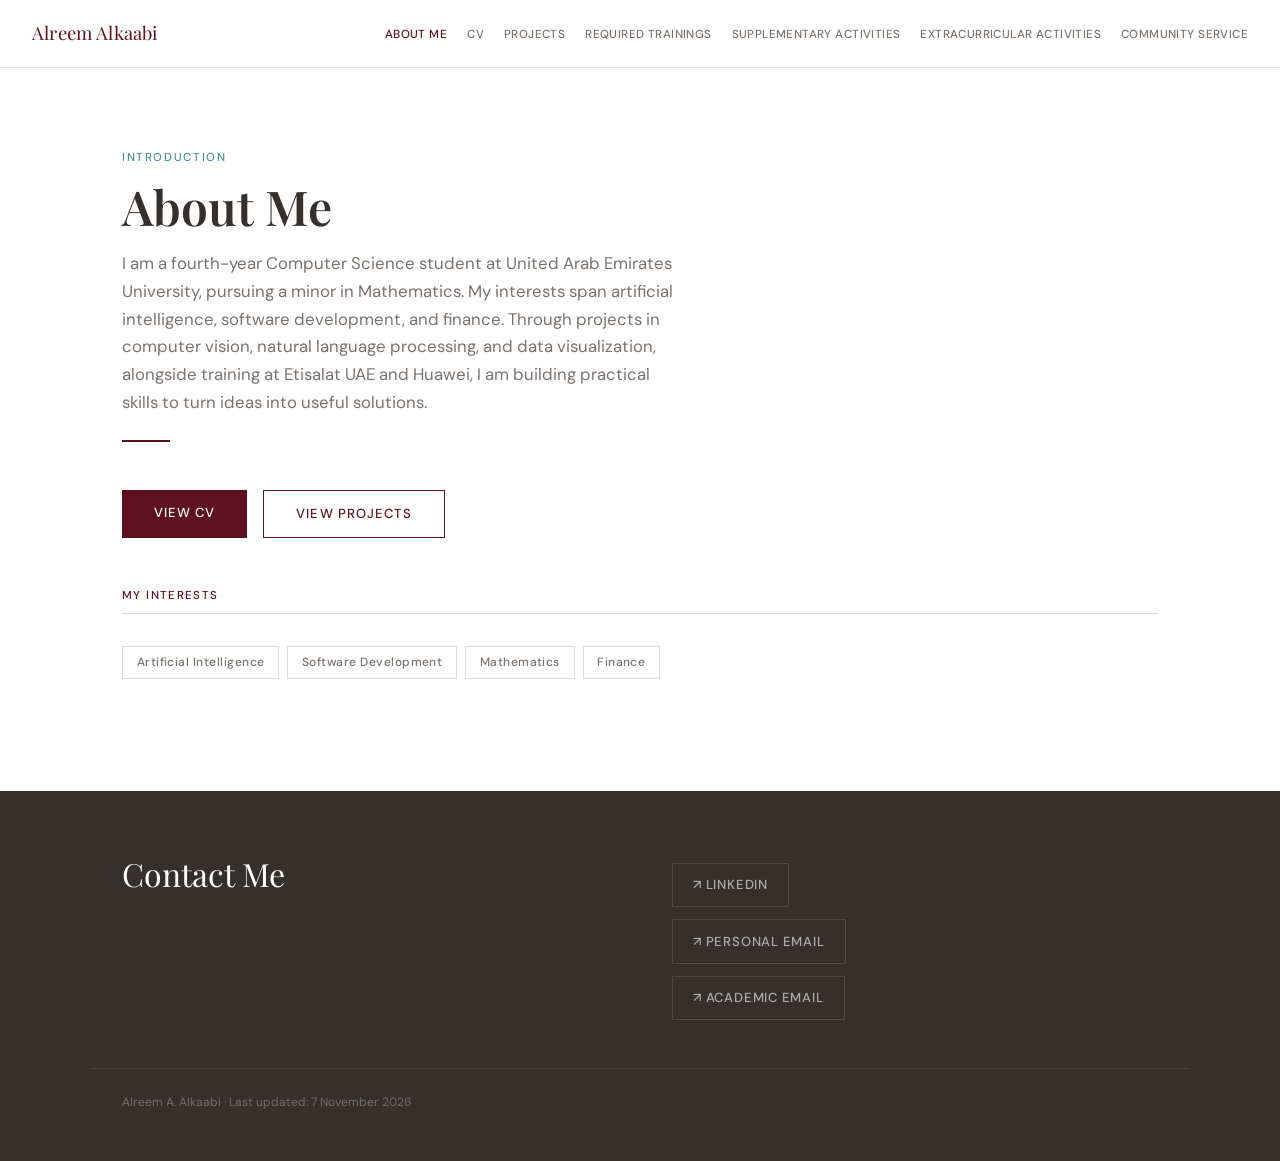
==== commit 79ac8b90: "Simplify site footer to Contact Me" ====
--- a/about.html
+++ b/about.html
@@ -60,8 +60,7 @@
 <footer id="contact">
   <div class="footer-inner">
     <div class="footer-left">
-      <h2>Let's<br><em>connect.</em></h2>
-      <p>Always open to new opportunities, collaborations, and conversations.</p>
+      <h2>Contact Me</h2>
     </div>
     <div class="footer-links">
       <a class="footer-link" href="https://www.linkedin.com/in/alreem-alkaabi-2a18521ba/" target="_blank" rel="noopener">↗ LinkedIn</a>
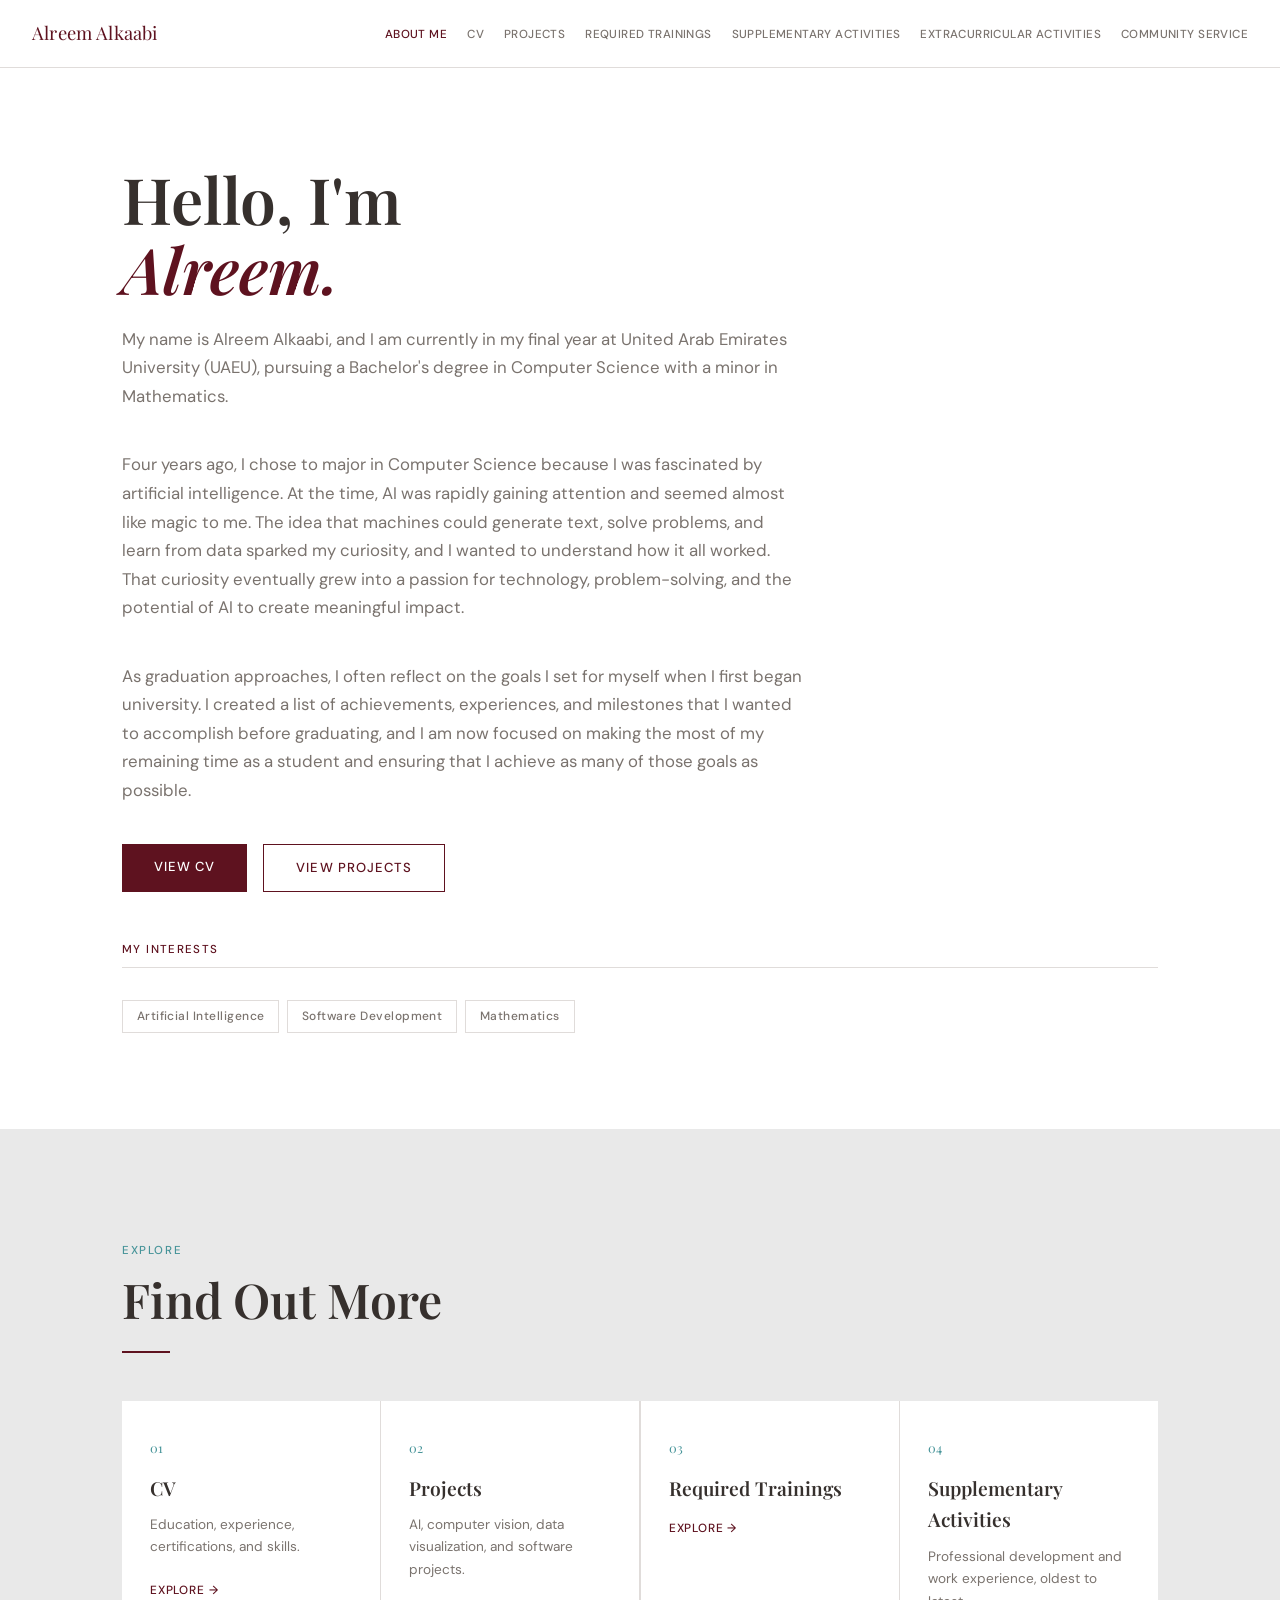
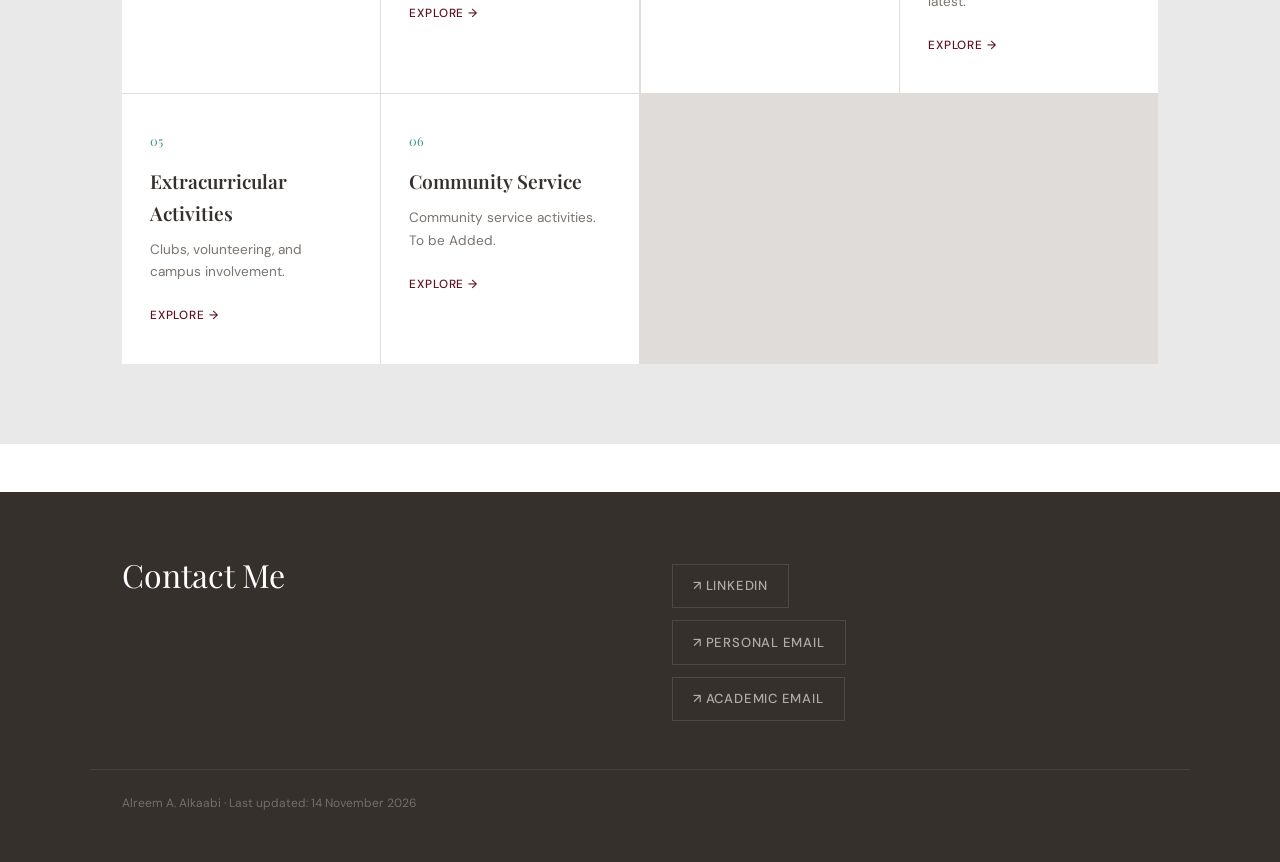
==== commit a0974c7a: "Combine home and about pages and update activities with photo galleries" ====
--- a/about.html
+++ b/about.html
@@ -4,73 +4,11 @@
 <meta charset="UTF-8">
 <meta name="viewport" content="width=device-width, initial-scale=1.0">
 <title>About Me — Alreem Alkaabi</title>
-<meta name="description" content="I am a fourth-year Computer Science student at United Arab Emirates University, pursuing a minor in Mathematics.
-      My interests span artificial intelligence,
-      software development, and finance. Through projects in computer vision, natural language processing, and data
-      visualization, alongside training at Etisalat UAE and Huawei, I am building practical skills to turn ideas into useful solutions.">
-<meta name="robots" content="noindex, nofollow">
-<link rel="stylesheet" href="styles.css?v=20261107-local">
+<meta http-equiv="refresh" content="0; url=index.html">
+<link rel="canonical" href="index.html">
+<script>location.replace('index.html' + location.hash);</script>
 </head>
 <body>
-<nav aria-label="Main navigation">
-  <div class="nav-inner">
-    <a href="index.html" class="nav-logo">Alreem Alkaabi</a>
-    <ul class="nav-links">
-      <li><a href="about.html" class="current" aria-current="page">About Me</a></li>
-      <li><a href="cv.html">CV</a></li>
-      <li><a href="projects.html">Projects</a></li>
-      <li><a href="required-trainings.html">Required Trainings</a></li>
-      <li><a href="supplementary-activities.html">Supplementary Activities</a></li>
-      <li><a href="extracurricular.html">Extracurricular Activities</a></li>
-      <li><a href="community-service.html">Community Service</a></li>
-    </ul>
-    <button class="nav-toggle" id="navToggle" aria-label="Open menu" aria-controls="navMobile" aria-expanded="false"><span></span><span></span><span></span></button>
-  </div>
-</nav>
-<div class="nav-mobile" id="navMobile">
-  <a href="about.html" class="current" aria-current="page">About Me</a>
-  <a href="cv.html">CV</a>
-  <a href="projects.html">Projects</a>
-  <a href="required-trainings.html">Required Trainings</a>
-  <a href="supplementary-activities.html">Supplementary Activities</a>
-  <a href="extracurricular.html">Extracurricular Activities</a>
-  <a href="community-service.html">Community Service</a>
-</div>
-
-
-<section class="page-hero">
-  <div class="container">
-    <p class="section-label fade-in">Introduction</p>
-    <h1 class="section-title fade-in">About Me</h1>
-    <p class="section-subtitle fade-in">I am a fourth-year Computer Science student at United Arab Emirates University, pursuing a minor in Mathematics.
-      My interests span artificial intelligence,
-      software development, and finance. Through projects in computer vision, natural language processing, and data
-      visualization, alongside training at Etisalat UAE and Huawei, I am building practical skills to turn ideas into useful solutions.</p>
-    <div class="divider fade-in"></div>
-    <div class="hero-cta-row fade-in">
-      <a href="cv.html" class="hero-cta">View CV</a>
-      <a href="projects.html" class="hero-cta outline">View Projects</a>
-    </div>
-    <div class="about-focus fade-in">
-      <h2 class="cv-group-title">My Interests</h2>
-      <div class="skills-row"><span class="skill-tag">Artificial Intelligence</span><span class="skill-tag">Software Development</span><span class="skill-tag">Mathematics</span><span class="skill-tag">Finance</span></div>
-    </div>
-  </div>
-</section>
-<footer id="contact">
-  <div class="footer-inner">
-    <div class="footer-left">
-      <h2>Contact Me</h2>
-    </div>
-    <div class="footer-links">
-      <a class="footer-link" href="https://www.linkedin.com/in/alreem-alkaabi-2a18521ba/" target="_blank" rel="noopener">↗ LinkedIn</a>
-      <a class="footer-link" href="mailto:alreemalkaabi5@gmail.com">↗ Personal Email</a>
-      <a class="footer-link" href="mailto:202307361@uaeu.ac.ae">↗ Academic Email</a>
-    </div>
-  </div>
-  <div class="footer-bottom">Alreem A. Alkaabi · Last updated: 7 November 2026</div>
-</footer>
-
-<script src="script.js"></script>
+<main><h1>About Me</h1><p><a href="index.html">Continue to my homepage and introduction.</a></p></main>
 </body>
 </html>
